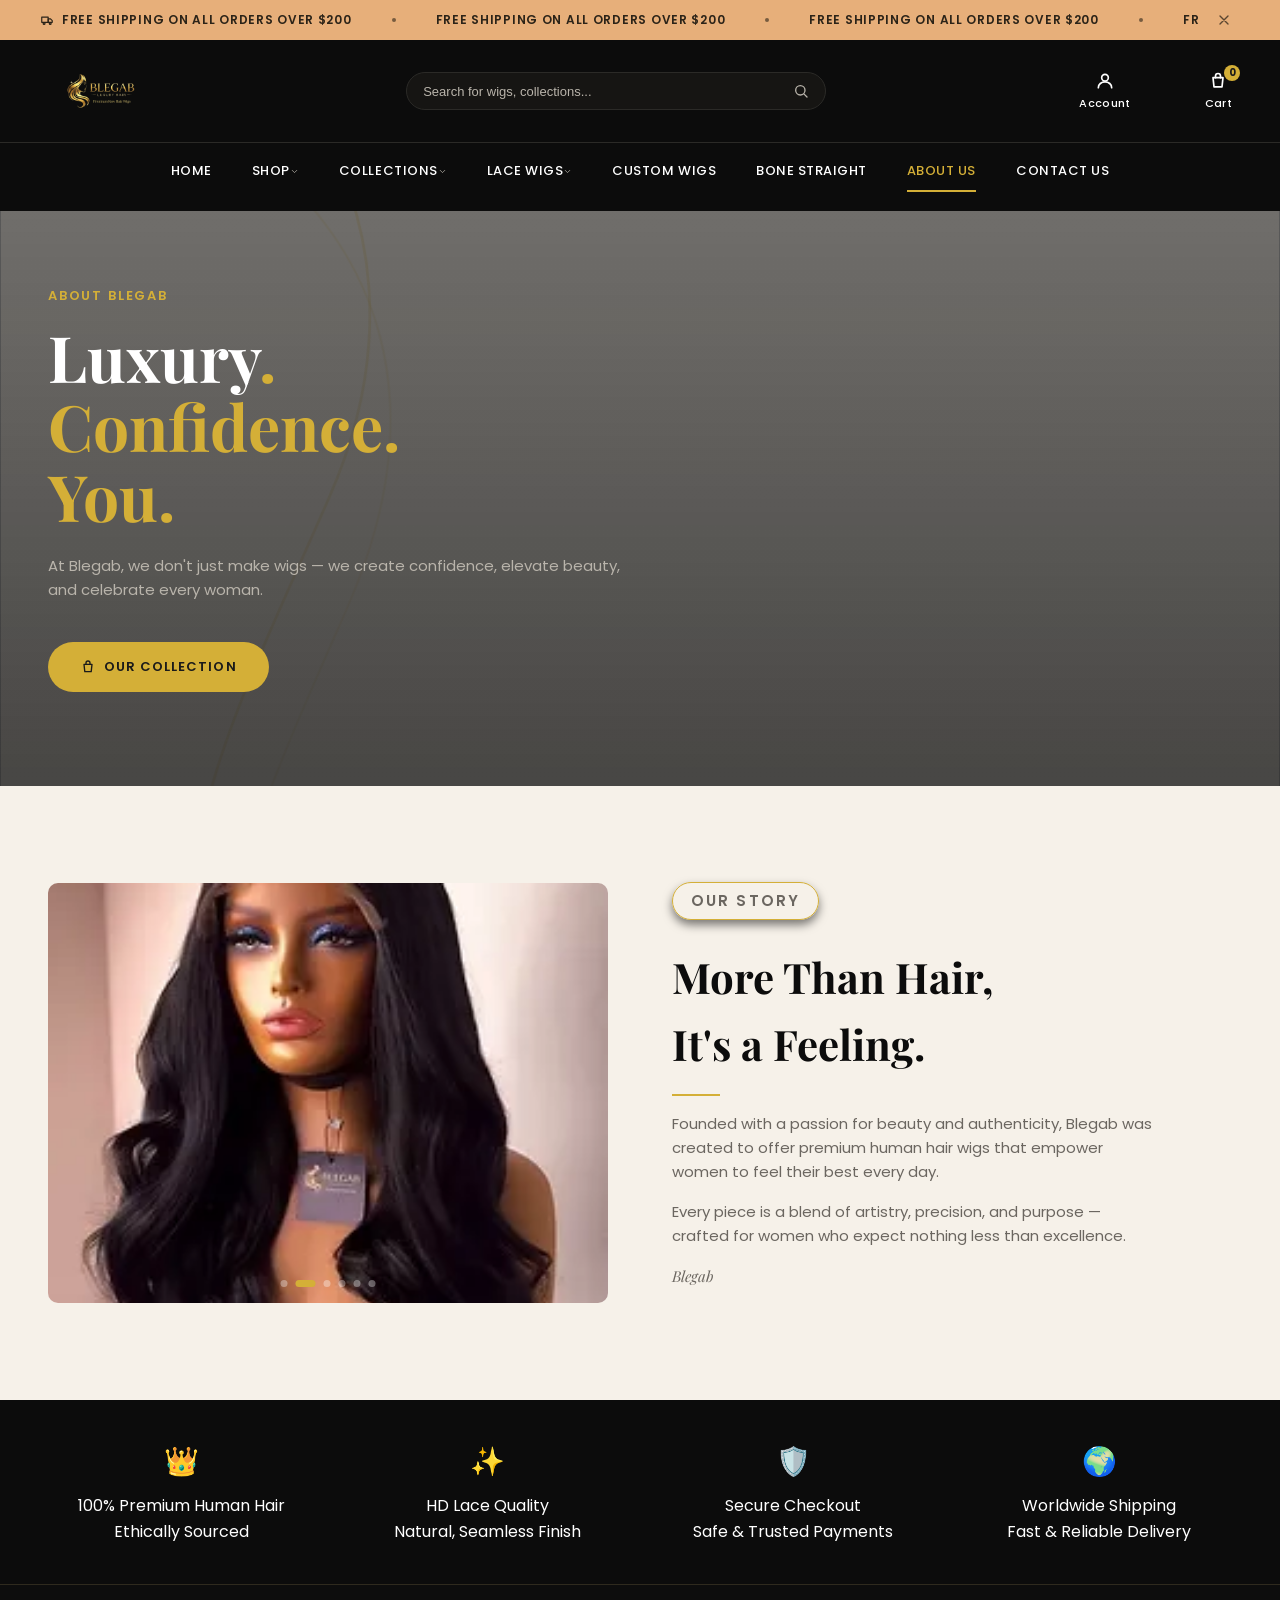
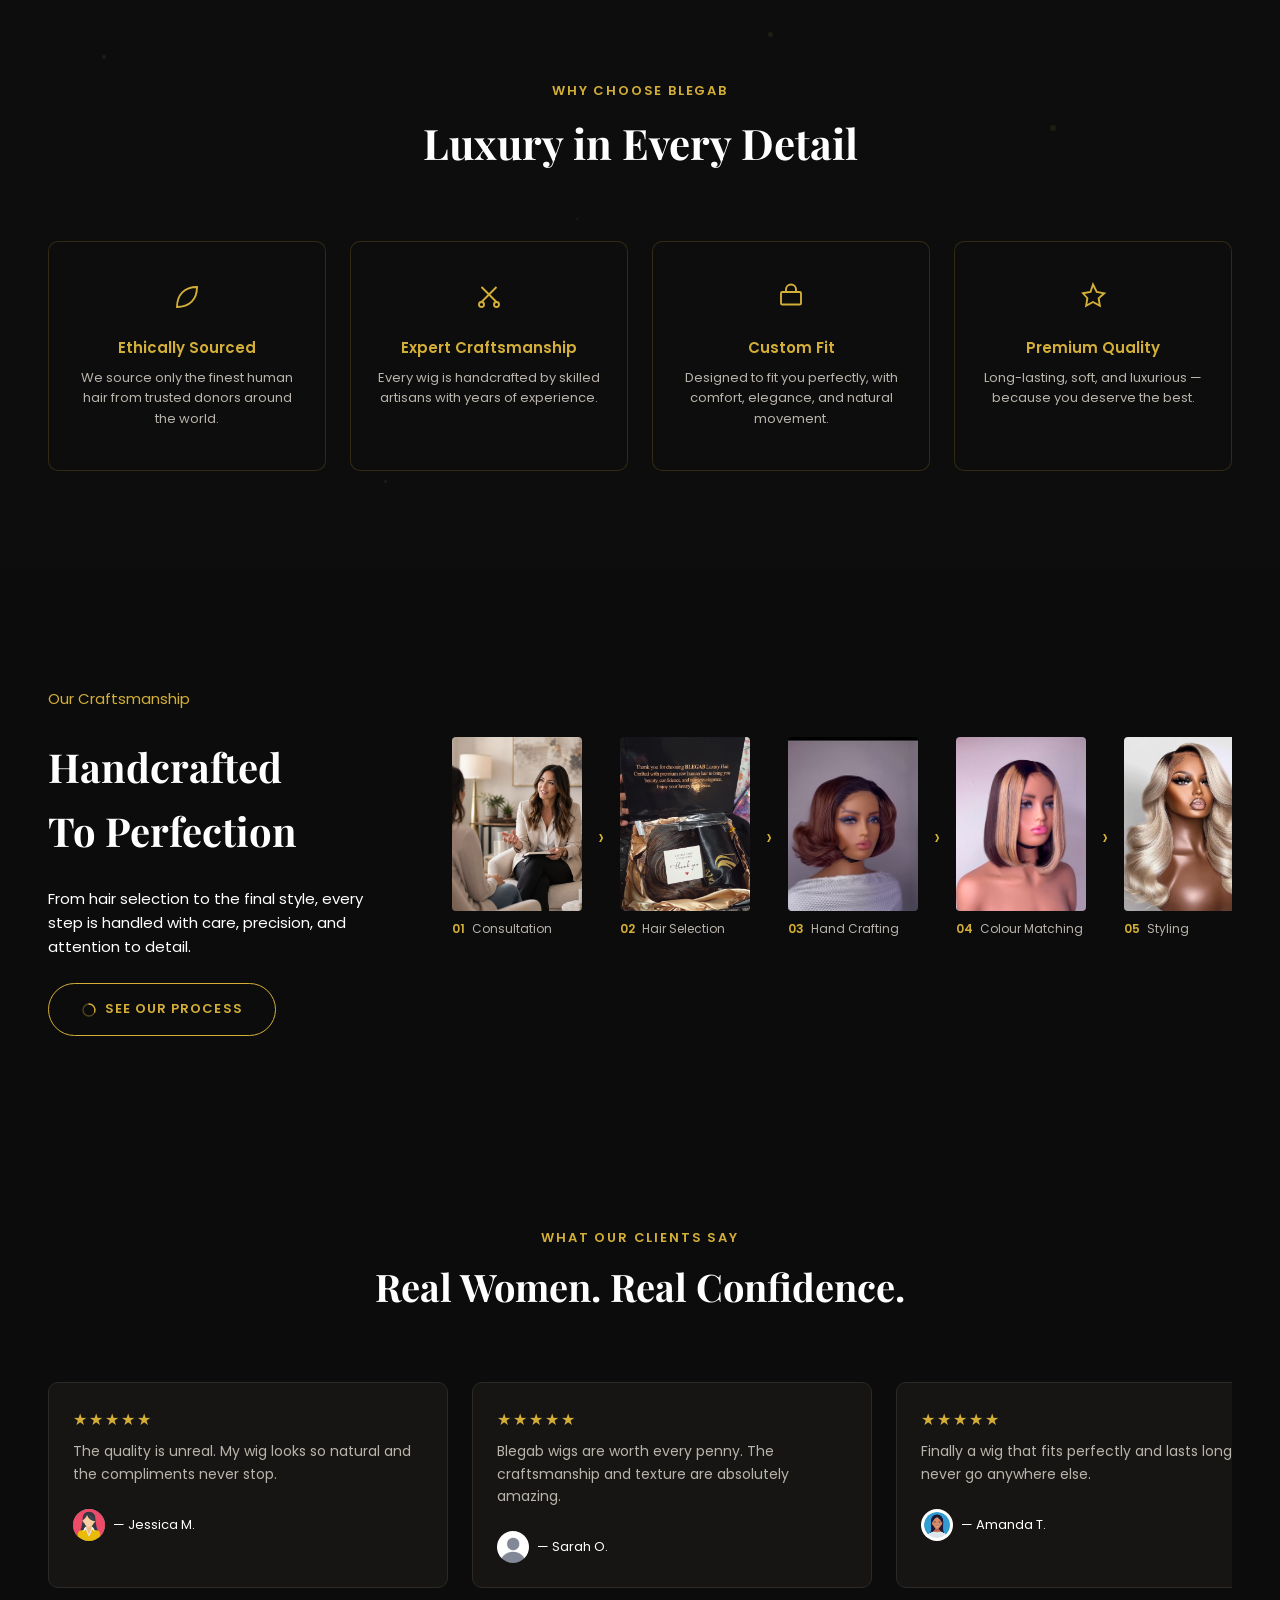
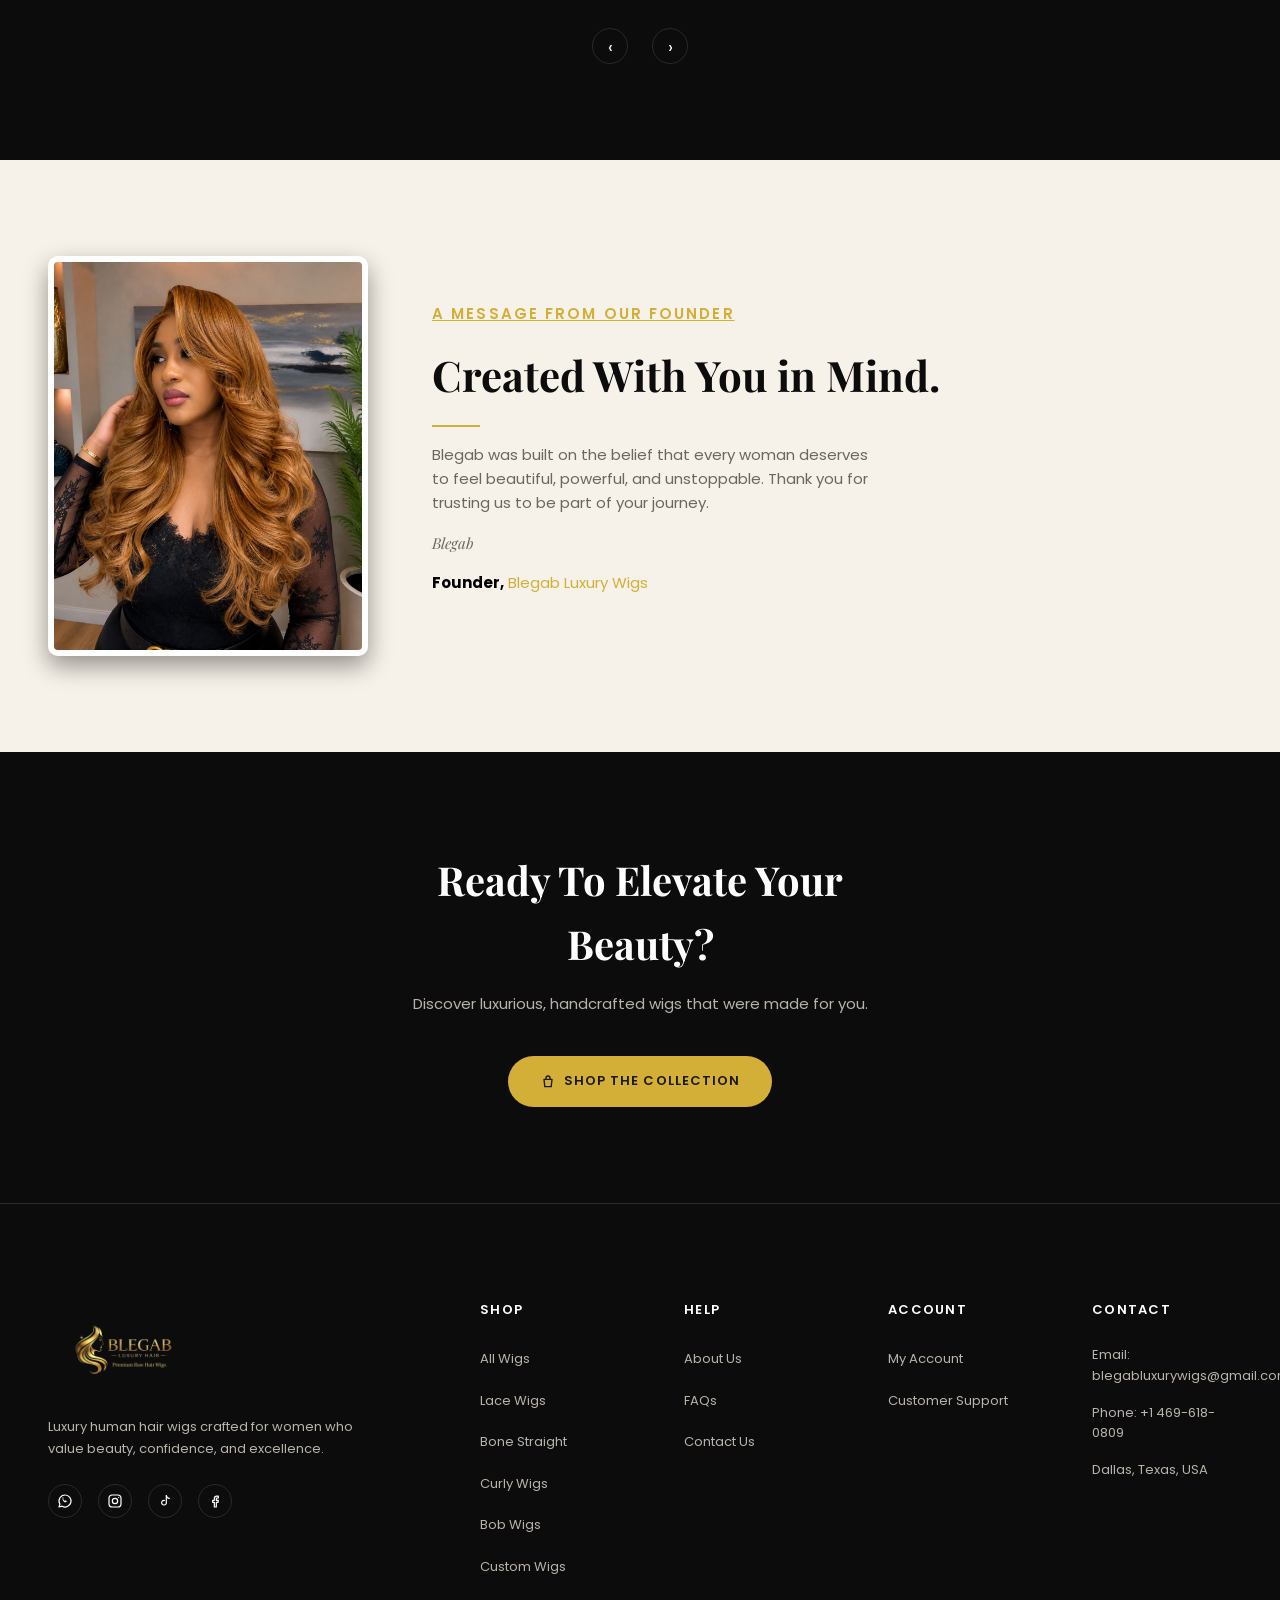
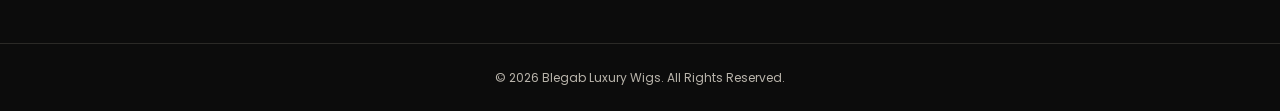
==== about-us.html @ 869bf6a3 "images" ====
<!DOCTYPE html>
<html lang="en">
<head>
  <meta charset="UTF-8" />
  <meta name="viewport" content="width=device-width, initial-scale=1.0" />
  <title>About Us | Blegab Luxury Wigs</title>
  <link rel="preconnect" href="https://fonts.googleapis.com">
  <link rel="preconnect" href="https://fonts.gstatic.com" crossorigin>
  <link href="https://fonts.googleapis.com/css2?family=Playfair+Display:wght@600;700&family=Poppins:wght@400;500;600;700&display=swap" rel="stylesheet">
  <link rel="stylesheet" href="assets/css/base.css" />
  <link rel="stylesheet" href="assets/css/header.css" />
  <link rel="stylesheet" href="assets/css/about-us.css" />
  <link rel="stylesheet" href="assets/css/footer.css" />
  <link rel="icon" type="image/webp" href="assets/images/farvicon.webp" />
</head>
<body>
    <img src="assets/images/aboutHero.webp" alt="" class="page-fixed-bg" id="pageFixedBg" />
  <div data-site-header></div>
  <script src="assets/js/header.js"></script>
  <main>

  <!-- =========================================================
       HERO — About Blegab
       ========================================================= -->
  <section class="about-hero" id="aboutHero">
   <div class="about-hero__ribbons" aria-hidden="true">
      <svg viewBox="0 0 700 800" preserveAspectRatio="xMidYMid slice">
        <path class="ribbon ribbon--1" d="M-50 60 C 150 120, 250 260, 180 420 S 40 700, 220 780" stroke="url(#ribbonGold)" stroke-width="1.5" fill="none" opacity="0.35"/>
        <path class="ribbon ribbon--2" d="M-30 160 C 170 200, 260 320, 190 480 S 60 760, 250 830" stroke="url(#ribbonGold)" stroke-width="1" fill="none" opacity="0.22"/>
        <defs>
          <linearGradient id="ribbonGold" x1="0" y1="0" x2="1" y2="1">
            <stop offset="0%" stop-color="#D4AF37" stop-opacity="0"/>
            <stop offset="50%" stop-color="#E8C864" stop-opacity="0.9"/>
            <stop offset="100%" stop-color="#D4AF37" stop-opacity="0"/>
          </linearGradient>
        </defs>
      </svg>
    </div>
    <div class="about-hero__scrim"></div>

    <div class="container about-hero__grid">
      <div class="about-hero__content">
        <p class="eyebrow-text about-hero__eyebrow">About Blegab</p>
        <h1 class="about-hero__headline">
          <span class="about-hero__line about-hero__line--1">Luxury<span class="dot">.</span></span><br>
          <span class="about-hero__line about-hero__line--2 about-hero__gold">Confidence<span class="dot">.</span></span><br>
          <span class="about-hero__line about-hero__line--3 about-hero__gold">You<span class="dot">.</span></span>
        </h1>
        <p class="about-hero__copy">At Blegab, we don't just make wigs — we create confidence, elevate beauty, and celebrate every woman.</p>
        <a href="shop.html" class="btn btn-primary about-hero__cta">
        <span class="btn-icon-wrap">
            <svg class="btn-icon btn-icon--bag" viewBox="0 0 24 24" fill="none" stroke="currentColor" stroke-width="2" aria-hidden="true">
            <path d="M6 8h12l-1.2 11H7.2z" stroke-linecap="round" stroke-linejoin="round"/>
            <path d="M9 8V6a3 3 0 0 1 6 0v2" stroke-linecap="round"/>
            </svg>
            <svg class="btn-icon btn-icon--arrow" viewBox="0 0 24 24" fill="none" stroke="currentColor" stroke-width="2" aria-hidden="true">
            <path d="M5 12h14M13 6l6 6-6 6" stroke-linecap="round" stroke-linejoin="round"/>
            </svg>
        </span>
        <span class="btn-text">Our Collection</span>
        </a>
      </div>
    </div>

    <div class="about-hero__scroll" aria-hidden="true">
      <span class="about-hero__scroll-label">Scroll</span>
      <span class="about-hero__scroll-line"></span>
    </div>
  </section>

  <!-- =========================================================
       OUR STORY
       ========================================================= -->
  <section class="story">
    <div class="container story__grid">
      <div class="story__media story__slider" id="storySlider">
        <!-- IMAGE SLOT: story slide 1 -->
        <img src="assets/images/aboutimage/about-story-1.webp" alt="Blegab wig style 1" class="story__img story__slide is-active" />
        <!-- IMAGE SLOT: story slide 2 -->
        <img src="assets/images/aboutimage/about-story-2.webp" alt="Blegab wig style 2" class="story__img story__slide" />
        <!-- IMAGE SLOT: story slide 3 -->
        <img src="assets/images/aboutimage/about-story-3.webp" alt="Blegab wig style 3" class="story__img story__slide" />
        <!-- IMAGE SLOT: story slide 4 -->
        <img src="assets/images/aboutimage/box.jpeg" alt="Blegab wig style 4" class="story__img story__slide" />
        <!-- IMAGE SLOT: story slide 5 -->
        <img src="assets/images/aboutimage/delivery.jpeg" alt="Blegab wig style 4" class="story__img story__slide" />
        <!-- IMAGE SLOT: story slide 6 -->
        <img src="assets/images/aboutimage/matching.jpeg" alt="Blegab wig style 5" class="story__img story__slide" />
        <!-- IMAGE SLOT: story slide 7 -->

        <div class="story__dots">
          <button class="story__dot is-active" data-index="0" aria-label="Show slide 1"></button>
          <button class="story__dot" data-index="1" aria-label="Show slide 2"></button>
          <button class="story__dot" data-index="2" aria-label="Show slide 3"></button>
          <button class="story__dot" data-index="3" aria-label="Show slide 4"></button>
          <button class="story__dot" data-index="4" aria-label="Show slide 5"></button>
          <button class="story__dot" data-index="5" aria-label="Show slide 6"></button>
        </div>
      </div>

      <div class="story__content">
        <p class="eyebrow-text story__badge">Our Story</p>
        <h2>More Than Hair,<br>It's a Feeling.</h2>
        <span class="rule"></span>
        <p>Founded with a passion for beauty and authenticity, Blegab was created to offer premium human hair wigs that empower women to feel their best every day.</p>
        <p>Every piece is a blend of artistry, precision, and purpose — crafted for women who expect nothing less than excellence.</p>
        <p class="signature">Blegab</p>
      </div>
    </div>
  </section>

  <!-- =========================================================
       STATS BAR
       ========================================================= -->
  <section class="stats-bar">
    <div class="container stats-bar__grid">

      <div class="stat">
        <span class="stat__emoji" role="img" aria-label="Crown">👑</span>
        <p class="stat__number">100% Premium Human Hair</p>
        <p class="stat__label">Ethically Sourced</p>
      </div>

      <div class="stat">
        <span class="stat__emoji" role="img" aria-label="Sparkles">✨</span>
        <p class="stat__number">HD Lace Quality</p>
        <p class="stat__label">Natural, Seamless Finish</p>
      </div>

      <div class="stat">
        <span class="stat__emoji" role="img" aria-label="Shield">🛡️</span>
        <p class="stat__number">Secure Checkout</p>
        <p class="stat__label">Safe &amp; Trusted Payments</p>
      </div>

      <div class="stat">
        <span class="stat__emoji stat__emoji--spin" role="img" aria-label="Globe">🌍</span>
        <p class="stat__number">Worldwide Shipping</p>
        <p class="stat__label">Fast &amp; Reliable Delivery</p>
      </div>

    </div>
  </section>

  <!-- =========================================================
       WHY CHOOSE BLEGAB
       ========================================================= -->
  <section class="why-choose" id="whyChoose">
    <div class="why-choose__particles" aria-hidden="true">
      <span class="why-choose__particle" style="top:12%; left:8%; width:4px; height:4px; animation-duration:18s;"></span>
      <span class="why-choose__particle" style="top:24%; left:82%; width:6px; height:6px; animation-duration:24s; animation-delay:-4s;"></span>
      <span class="why-choose__particle" style="top:65%; left:18%; width:3px; height:3px; animation-duration:16s; animation-delay:-8s;"></span>
      <span class="why-choose__particle" style="top:78%; left:70%; width:5px; height:5px; animation-duration:22s; animation-delay:-2s;"></span>
      <span class="why-choose__particle" style="top:40%; left:45%; width:2px; height:2px; animation-duration:20s; animation-delay:-11s;"></span>
      <span class="why-choose__particle" style="top:8%; left:60%; width:5px; height:5px; animation-duration:26s; animation-delay:-6s;"></span>
      <span class="why-choose__particle" style="top:85%; left:30%; width:3px; height:3px; animation-duration:19s; animation-delay:-13s;"></span>
      <span class="why-choose__particle" style="top:55%; left:90%; width:4px; height:4px; animation-duration:23s; animation-delay:-9s;"></span>
    </div>

    <div class="container">
      <div class="why-choose__heading">
        <p class="eyebrow-text">Why Choose Blegab</p>
        <h2>Luxury in Every Detail</h2>
      </div>

      <div class="why-choose__grid">
        <div class="why-card">
          <span class="why-card__icon-wrap">
            <svg class="why-card__icon" viewBox="0 0 24 24" fill="none" stroke="currentColor" stroke-width="1.5"><path d="M20 4C10 4 4 10 4 20c10 0 16-6 16-16z"/></svg>
          </span>
          <h3>Ethically Sourced</h3>
          <p>We source only the finest human hair from trusted donors around the world.</p>
          <span class="why-card__line"></span>
        </div>

        <div class="why-card">
          <span class="why-card__icon-wrap">
            <svg class="why-card__icon" viewBox="0 0 24 24" fill="none" stroke="currentColor" stroke-width="1.5"><path d="M6 4L18 16M18 4L6 16"/><circle cx="6" cy="18" r="2"/><circle cx="18" cy="18" r="2"/></svg>
          </span>
          <h3>Expert Craftsmanship</h3>
          <p>Every wig is handcrafted by skilled artisans with years of experience.</p>
          <span class="why-card__line"></span>
        </div>

        <div class="why-card">
          <span class="why-card__icon-wrap">
            <svg class="why-card__icon" viewBox="0 0 24 24" fill="none" stroke="currentColor" stroke-width="1.5"><rect x="4" y="8" width="16" height="10" rx="1"/><path d="M8 8V6a4 4 0 0 1 8 0v2"/></svg>
          </span>
          <h3>Custom Fit</h3>
          <p>Designed to fit you perfectly, with comfort, elegance, and natural movement.</p>
          <span class="why-card__line"></span>
        </div>

        <div class="why-card">
          <span class="why-card__icon-wrap">
            <svg class="why-card__icon" viewBox="0 0 24 24" fill="none" stroke="currentColor" stroke-width="1.5"><path d="M12 2l3 6 6 1-4.5 4 1 6-5.5-3-5.5 3 1-6L4 9l6-1z"/></svg>
          </span>
          <h3>Premium Quality</h3>
          <p>Long-lasting, soft, and luxurious — because you deserve the best.</p>
          <span class="why-card__line"></span>
        </div>
      </div>
    </div>
  </section>

  <!-- =========================================================
       CRAFTSMANSHIP PROCESS
       ========================================================= -->
  <section class="craft">
    <div class="container craft__grid">

      <div class="craft__content">
        <p class="eyebrow-text-craft">Our Craftsmanship</p>
        <h2>Handcrafted<br>To Perfection</h2>
        <p>From hair selection to the final style, every step is handled with care, precision, and attention to detail.</p>
        <a href="#" class="btn btn-outline btn-outline--light">
          <span class="btn-icon-wrap">
            <svg class="btn-icon btn-icon--bag" viewBox="0 0 24 24" fill="none" stroke="currentColor" stroke-width="2" aria-hidden="true">
              <circle cx="12" cy="12" r="9" stroke-opacity="0.35"/>
              <path d="M12 3a9 9 0 0 1 8.5 12" stroke-linecap="round"/>
            </svg>
            <svg class="btn-icon btn-icon--arrow" viewBox="0 0 24 24" fill="none" stroke="currentColor" stroke-width="2" aria-hidden="true">
              <path d="M5 12h14M13 6l6 6-6 6" stroke-linecap="round" stroke-linejoin="round"/>
            </svg>
          </span>
          <span class="btn-text">See Our Process</span>
        </a>
      </div>

      <div class="craft__strip-wrap">

      <div class="craft__strip" id="craftStrip">

        <div class="craft__step">
          <!-- IMAGE SLOT: process 01 consultation -->
          <img src="assets/images/aboutimage/consultant.jpg" alt="Consultation" class="craft__img" />
          <p class="craft__step-label"><span class="craft__step-num">01</span> Consultation</p>
        </div>
        <span class="craft__arrow">&rsaquo;</span>

        <div class="craft__step">
          <!-- IMAGE SLOT: process 02 hair selection -->
          <img src="assets/images/aboutimage/selection.jpeg" alt="Hair selection" class="craft__img" />
          <p class="craft__step-label"><span class="craft__step-num">02</span> Hair Selection</p>
        </div>
        <span class="craft__arrow">&rsaquo;</span>

        <div class="craft__step">
          <!-- IMAGE SLOT: process 03 hand crafting -->
          <img src="assets/images/aboutimage/crafting.png" alt="Hand crafting" class="craft__img" />
          <p class="craft__step-label"><span class="craft__step-num">03</span> Hand Crafting</p>
        </div>
        <span class="craft__arrow">&rsaquo;</span>

        <div class="craft__step">
          <!-- IMAGE SLOT: process 04 colour matching -->
          <img src="assets/images/aboutimage/matching.jpeg" alt="Colour matching" class="craft__img" />
          <p class="craft__step-label"><span class="craft__step-num">04</span> Colour Matching</p>
        </div>
        <span class="craft__arrow">&rsaquo;</span>

        <div class="craft__step">
          <!-- IMAGE SLOT: process 05 styling -->
          <img src="assets/images/aboutimage/styling.jpg" alt="Styling" class="craft__img" />
          <p class="craft__step-label"><span class="craft__step-num">05</span> Styling</p>
        </div>
        <span class="craft__arrow">&rsaquo;</span>

        <div class="craft__step">
          <!-- IMAGE SLOT: process 06 delivery -->
          <img src="assets/images/aboutimage/delivery.jpeg" alt="Delivery" class="craft__img" />
          <p class="craft__step-label"><span class="craft__step-num">06</span> Delivery</p>
        </div>

      </div>
      </div>
    </div>
  </section>

  <!-- =========================================================
       GALLERY — Our Work
       ========================================================= -->
  <!-- <section class="gallery">
    <div class="container">
      <div class="gallery__heading">
        <div>
          <p class="eyebrow-text">Our Work</p>
          <h2>Beauty In Every Strand</h2>
        </div>
        <a href="#" class="btn btn-outline">View Gallery</a>
      </div> -->

      <!-- <div class="gallery__row"> -->
        <!-- IMAGE SLOTS: gallery 1–7 -->
        <!-- <img src="images/gallery-1.jpg" alt="Gallery look 1" class="gallery__img" />
        <img src="images/gallery-2.jpg" alt="Gallery look 2" class="gallery__img" />
        <img src="images/gallery-3.jpg" alt="Gallery look 3" class="gallery__img" />
        <img src="images/gallery-4.jpg" alt="Gallery look 4" class="gallery__img" />
        <img src="images/gallery-5.jpg" alt="Gallery look 5" class="gallery__img" />
        <img src="images/gallery-6.jpg" alt="Gallery look 6" class="gallery__img" />
        <img src="images/gallery-7.jpg" alt="Gallery look 7" class="gallery__img" />
      </div>
    </div>
  </section> -->

  <!-- =========================================================
       TESTIMONIALS
       ========================================================= -->
  <section class="testimonials">
    <div class="container">
      <div class="testimonials__heading">
        <p class="eyebrow-text">What Our Clients Say</p>
        <h2>Real Women. Real Confidence.</h2>
      </div>

      <div class="testimonials__row" id="testimonialRow">

        <div class="testimonial-card">
          <p class="testimonial-card__stars">&#9733;&#9733;&#9733;&#9733;&#9733;</p>
          <p class="testimonial-card__quote">The quality is unreal. My wig looks so natural and the compliments never stop.</p>
          <div class="testimonial-card__author">
            <!-- IMAGE SLOT: client avatar -->
            <img src="assets/images/aboutimage/avatar2.jpg" alt="alt="Jessica M." class="testimonial-card__avatar" />
            <span align="center">— Jessica M.</span>
          </div>
        </div>

        <div class="testimonial-card">
          <p class="testimonial-card__stars">&#9733;&#9733;&#9733;&#9733;&#9733;</p>
          <p class="testimonial-card__quote">Blegab wigs are worth every penny. The craftsmanship and texture are absolutely amazing.</p>
          <div class="testimonial-card__author">
            <!-- IMAGE SLOT: client avatar -->
            <img src="assets/images/aboutimage/avatar.jpg" alt="Sarah O." class="testimonial-card__avatar" />
            <span>— Sarah O.</span>
          </div>
        </div>

        <div class="testimonial-card">
          <p class="testimonial-card__stars">&#9733;&#9733;&#9733;&#9733;&#9733;</p>
          <p class="testimonial-card__quote">Finally a wig that fits perfectly and lasts long. I'll never go anywhere else.</p>
          <div class="testimonial-card__author">
            <!-- IMAGE SLOT: client avatar -->
            <img src="assets/images/aboutimage/avatar3.jpg" alt="Amanda T." class="testimonial-card__avatar" />
            <span>— Amanda T.</span>
          </div>
        </div>

        <div class="testimonial-card">
          <p class="testimonial-card__stars">&#9733;&#9733;&#9733;&#9733;&#9733;</p>
          <p class="testimonial-card__quote">From consultation to delivery, everything felt personal and premium. It's the most natural-looking wig I've ever owned.</p>
          <div class="testimonial-card__author">
            <!-- IMAGE SLOT: client avatar -->
            <img src="assets/images/aboutimage/avatar4.jpg" alt="Ngozi A." class="testimonial-card__avatar" />
            <span>— Ngozi A.</span>
          </div>
        </div>

        <div class="testimonial-card">
          <p class="testimonial-card__stars">&#9733;&#9733;&#9733;&#9733;&#9733;</p>
          <p class="testimonial-card__quote">I get asked constantly where I did my hair. Worth every penny for the confidence it gives me.</p>
          <div class="testimonial-card__author">
            <!-- IMAGE SLOT: client avatar -->
            <img src="assets/images/aboutimage/avatar5.jpg" alt="Priscilla K." class="testimonial-card__avatar" />
            <span>— Priscilla K.</span>
          </div>
        </div>

      </div>

      <div class="testimonials__nav">
        <button class="testimonials__arrow" id="testimonialPrev" aria-label="Previous testimonial">&lsaquo;</button>
        <button class="testimonials__arrow" id="testimonialNext" aria-label="Next testimonial">&rsaquo;</button>
      </div>
    </div>
  </section>

  <!-- =========================================================
       FOUNDER MESSAGE
       ========================================================= -->
  <section class="founder">
    <div class="container founder__grid">
      <div class="founder__media">
        <!-- IMAGE SLOT: founder portrait -->
        <img src="assets/images/aboutimage/story.jpeg" alt="Blegab founder" class="founder__img" />
      </div>

      <div class="founder__content">
        <p class="eyebrow-text"><u>A Message From Our Founder</u></p>
        <h2>Created With You in Mind.</h2>
        <span class="rule"></span>
        <p>Blegab was built on the belief that every woman deserves to feel beautiful, powerful, and unstoppable. Thank you for trusting us to be part of your journey.</p>
        <p class="signature">Blegab</p>
        <p class="founder__title"><span class="founder__title-bold">Founder,</span> <span class="founder__title-gold">Blegab Luxury Wigs</span></p>
      </div>
    </div>
  </section>

  <!-- =========================================================
       CTA
       ========================================================= -->
  <section class="about-cta">
    <div class="container about-cta__inner">
      <h2>Ready To Elevate Your Beauty?</h2>
      <p>Discover luxurious, handcrafted wigs that were made for you.</p>
      <a href="shop.html" class="btn btn-primary">
        <span class="btn-icon-wrap">
          <svg class="btn-icon btn-icon--bag" viewBox="0 0 24 24" fill="none" stroke="currentColor" stroke-width="2" aria-hidden="true">
            <path d="M6 8h12l-1.2 11H7.2z" stroke-linecap="round" stroke-linejoin="round"/>
            <path d="M9 8V6a3 3 0 0 1 6 0v2" stroke-linecap="round"/>
          </svg>
          <svg class="btn-icon btn-icon--arrow" viewBox="0 0 24 24" fill="none" stroke="currentColor" stroke-width="2" aria-hidden="true">
            <path d="M5 12h14M13 6l6 6-6 6" stroke-linecap="round" stroke-linejoin="round"/>
          </svg>
        </span>
        <span class="btn-text">Shop The Collection</span>
      </a>
    </div>
  </section>

  </main>
  <script src="assets/js/product-data.js"></script>
  <script src="assets/js/main.js"></script>
<script src="assets/js/about-us.js"></script>

<div data-site-footer></div>
<script src="assets/js/footer.js"></script>
</body>
</html>
---- assets/css/base.css ----
/* =========================================================
   BLEGAB LUXURY WIGS — BASE STYLESHEET
   Design tokens, reset, and shared utilities.
   Every page should load base.css first, then the
   stylesheet(s) for the section(s) it needs.
   ========================================================= */

/* -----------------------------
   Design tokens
   ----------------------------- */
:root {
  /* Brand colors */
  --color-bg-dark: #0c0c0c;          /* main dark background */
  --color-bg-dark-alt: #161513;      /* slightly lighter panel on dark bg */
  --color-bg-light: #f6f1e9;         /* cream section background */
  --color-gold: #D4AF37;             /* primary brand accent — metallic gold */
  --color-gold-light: #E8C864;       /* hover / highlight gold */
  --color-gold-dark: #B8941F;        /* pressed / border gold */
  --color-announcement-bg: #E7AF7A;  /* top announcement bar */
  --color-white: #ffffff;
  --color-off-white: #f2efe9;
  --color-text-muted: #b9b4ab;       /* secondary text on dark bg */
  --color-text-muted-light: #6b6660; /* secondary text on light bg */
  --color-border-dark: #2b2a27;      /* hairline borders on dark bg */
  --color-border-light: #e2dbcc;     /* hairline borders on light bg */
  --color-btn-gold: #D4AF37;          /* primary button background */
  --color-btn-gold-hover: #E8C864;    /* primary button hover background */

  /* Typography */
  --font-display: 'Playfair Display', Georgia, serif;
  --font-body: 'Poppins', 'Segoe UI', Arial, sans-serif;

  /* Spacing scale */
  --space-xs: 8px;
  --space-sm: 16px;
  --space-md: 24px;
  --space-lg: 40px;
  --space-xl: 64px;
  --space-2xl: 96px;

  /* Layout */
  --page-max-width: 1360px;
  --page-gutter: 20px;
  --header-height: 84px;
  --announcement-height: 40px;

  /* Motion */
  --transition-fast: 0.18s ease;
  --transition-base: 0.3s ease;

  /* Radius */
  --radius-pill: 999px;
  --radius-sm: 4px;
  --radius-md: 10px;
}

@media (min-width: 768px) {
  :root {
    --page-gutter: 32px;
  }
}

@media (min-width: 1200px) {
  :root {
    --page-gutter: 48px;
  }
}

@media (min-width: 1024px) {
  :root { --header-height: 96px; }
}
@media (max-width: 767.98px) {
  :root { --header-height: 76px; }
}


/* -----------------------------
   Reset
   ----------------------------- */
*,
*::before,
*::after {
  box-sizing: border-box;
  margin: 0;
  padding: 0;
}

* {
  -webkit-tap-highlight-color: transparent;
}

html {
  scroll-behavior: smooth;
}

body {
  font-family: var(--font-body);
  font-size: 16px;
  line-height: 1.6;
  color: var(--color-white);
  background-color: var(--color-bg-dark);
  -webkit-font-smoothing: antialiased;
  -moz-osx-font-smoothing: grayscale;
  padding-top: calc(var(--header-height) + var(--announcement-height));
}

body.announcement-dismissed {
  padding-top: var(--header-height);
}

img {
  max-width: 100%;
  display: block;
}

/* Make the native `hidden` attribute always win over other display
   rules, no matter how specific they are (e.g. .account-dropdown__item
   { display: flex } would otherwise cancel out `hidden`). */
[hidden] {
  display: none !important;
}

a {
  color: inherit;
  text-decoration: none;
}

button {
  font-family: inherit;
  cursor: pointer;
  border: none;
  background: none;
  color: inherit;
}

ul,
ol {
  list-style: none;
}

input,
button {
  font-size: inherit;
}

svg {
  display: block;
}

/* Respect reduced motion preference */
@media (prefers-reduced-motion: reduce) {
  html {
    scroll-behavior: auto;
  }
  *,
  *::before,
  *::after {
    animation-duration: 0.01ms !important;
    animation-iteration-count: 1 !important;
    transition-duration: 0.01ms !important;
  }
}

/* -----------------------------
   Layout utilities
   ----------------------------- */
.container {
  width: 100%;
  max-width: var(--page-max-width);
  margin-inline: auto;
  padding-inline: var(--page-gutter);
}

.visually-hidden {
  position: absolute;
  width: 1px;
  height: 1px;
  overflow: hidden;
  clip: rect(0 0 0 0);
  white-space: nowrap;
}

/* -----------------------------
   Shared typography
   ----------------------------- */
.eyebrow-text {
  font-family: var(--font-body);
  font-size: 13px;
  font-weight: 600;
  letter-spacing: 0.14em;
  text-transform: uppercase;
  color: var(--color-gold);
}

/* -----------------------------
   Shared buttons
   ----------------------------- */
.btn {
  display: inline-flex;
  align-items: center;
  justify-content: center;
  gap: var(--space-xs);
  padding: 15px 32px;
  border-radius: var(--radius-pill);
  font-family: var(--font-body);
  font-size: 13px;
  font-weight: 600;
  letter-spacing: 0.08em;
  text-transform: uppercase;
  white-space: nowrap;
  transition: background-color var(--transition-fast), color var(--transition-fast), transform var(--transition-fast);
}

.btn:active {
  transform: translateY(1px);
}

.btn-primary {
  background-color: var(--color-btn-gold);
  color: #1a1a1a;
}

.btn-primary:hover {
  background-color: var(--color-btn-gold-hover);
}

.btn-outline {
  background-color: transparent;
  border: 1px solid var(--color-border-dark);
  color: var(--color-white);
}

.btn-outline:hover {
  border-color: var(--color-gold);
  color: var(--color-gold);
}

/* Icon wrapper holds both icons stacked on top of each other */
.btn-icon-wrap {
  position: relative;
  display: flex;
  align-items: center;
  width: 16px;
  height: 16px;
  flex-shrink: 0;
  transition: width var(--transition-base);
}

.btn-icon {
  position: absolute;
  inset: 0;
  width: 16px;
  height: 16px;
}

/* Default state: bag icon visible, arrow hidden/squashed */
.btn-icon--bag {
  opacity: 1;
  transform: scale(1);
  transition: opacity var(--transition-fast), transform var(--transition-fast);
}

.btn-icon--arrow {
  opacity: 0;
  transform: scaleX(0.4) translateX(-4px);
  transform-origin: left center;
  transition: opacity var(--transition-fast), transform var(--transition-base);
}

.btn-text {
  transition: transform var(--transition-base);
}

/* Hover effect: only on devices with real hover + a precise pointer (mouse/trackpad).
   Touch devices (mobile/most tablets) never trigger this — they stay static. */
@media (hover: hover) and (pointer: fine) {
  .btn-primary:hover .btn-icon-wrap {
    width: 26px;
  }

  .btn-primary:hover .btn-icon--bag {
    opacity: 0;
    transform: scale(0.6);
  }

  .btn-primary:hover .btn-icon--arrow {
    opacity: 1;
    transform: scaleX(1) translateX(0);
  }

  .btn-primary:hover .btn-text {
    transform: translateX(4px);
  }
}

/* Visible keyboard focus for accessibility */
a:focus-visible,
button:focus-visible,
input:focus-visible {
  outline: 2px solid var(--color-gold);
  outline-offset: 2px;
}
---- assets/css/header.css ----
/* =========================================================
   HEADER — announcement bar, main header, primary navigation
   ========================================================= */

.site-header {
  position: fixed;
  top: 0;
  left: 0;
  width: 100%;
  z-index: 100;
  background-color: var(--color-bg-dark);
  transition: background-color var(--transition-base), backdrop-filter var(--transition-base);
}

@media (max-width: 767.98px) {
  .site-header.is-scrolled {
    background-color: var(--color-bg-dark);
    backdrop-filter: none;
    -webkit-backdrop-filter: none;
  }
}

/* -----------------------------
   Announcement bar
   ----------------------------- */
.announcement-bar {
  position: relative;
  display: flex;
  align-items: center;
  gap: var(--space-sm);
  min-height: var(--announcement-height);
  padding-block: 8px;
  padding-right: var(--page-gutter);
  background-color: var(--color-announcement-bg);
  overflow: hidden;
}

.announcement-bar__marquee {
  flex: 1 1 auto;
  min-width: 0;
  overflow: hidden;
}

.announcement-bar__track {
  display: flex;
  width: max-content;
  animation: marquee-scroll 20s linear infinite;
}

.announcement-bar__group {
  display: flex;
  align-items: center;
  flex-shrink: 0;
}

.announcement-bar__item {
  display: inline-flex;
  align-items: center;
  flex-shrink: 0;
  padding-inline: var(--space-lg);
  font-size: 12px;
  font-weight: 600;
  letter-spacing: 0.06em;
  text-transform: uppercase;
  white-space: nowrap;
  color: #2b2318;
}

.announcement-bar__dot {
  width: 4px;
  height: 4px;
  flex-shrink: 0;
  border-radius: 50%;
  background-color: #2b2318;
  opacity: 0.6;
}

.announcement-bar__icon {
  width: 14px;
  height: 14px;
  margin-right: var(--space-xs);
  flex-shrink: 0;
}

.announcement-bar__close {
  flex-shrink: 0;
  width: 16px;
  height: 16px;
  color: #2b2318;
  opacity: 0.75;
}

.announcement-bar__close:hover {
  opacity: 1;
}

@keyframes marquee-scroll {
  from {
    transform: translateX(0);
  }
  to {
    transform: translateX(-50%);
  }
}

/* -----------------------------
   Main header row
   ----------------------------- */
.main-header {
  border-bottom: 1px solid var(--color-border-dark);
}

.main-header__inner {
  display: flex;
  align-items: center;
  justify-content: space-between;
  gap: var(--space-sm);
  min-height: var(--header-height);
  padding-block: var(--space-sm);
  position: relative;
}

/* Logo */
.site-logo {
  display: flex;
  align-items: center;
  gap: var(--space-xs);
  flex-shrink: 0;
}

.site-logo__image {
  height: 50px;
  width: auto;
}

@media (min-width: 768px) {
  .site-logo__image {
  height: 70px;
  width: auto;
  }
}

.site-logo__mark {
  display: flex;
  align-items: center;
  justify-content: center;
  width: 38px;
  height: 38px;
  border: 1px solid var(--color-gold);
  font-family: var(--font-display);
  font-size: 20px;
  color: var(--color-gold);
}

.site-logo__text {
  display: flex;
  flex-direction: column;
  line-height: 1.1;
}

.site-logo__name {
  font-family: var(--font-display);
  font-size: 19px;
  font-weight: 700;
  letter-spacing: 0.08em;
  color: var(--color-white);
}

.site-logo__tagline {
  font-size: 9px;
  font-weight: 500;
  letter-spacing: 0.22em;
  text-transform: uppercase;
  color: var(--color-gold);
}

/* Search bar (tablet/desktop only — mobile uses the expanding search) */
.header-search {
  display: none;
  position: relative;
  order: 2;
}

.header-search__field {
  display: flex;
  align-items: center;
  width: 100%;
  max-width: 420px;
  padding: 10px 16px;
  border: 1px solid var(--color-border-dark);
  border-radius: var(--radius-pill);
  background-color: var(--color-bg-dark-alt);
}

.header-search__input {
  flex: 1;
  border: none;
  background: none;
  color: var(--color-white);
  font-size: 13px;
}

.header-search__input::placeholder {
  color: var(--color-text-muted);
}

.header-search__input:focus-visible {
  outline: none;
}

.header-search__input::-webkit-search-cancel-button {
  -webkit-appearance: none;
  appearance: none;
}

.header-search__submit {
  width: 16px;
  height: 16px;
  color: var(--color-text-muted);
  flex-shrink: 0;
}

.header-search__submit:hover {
  color: var(--color-gold);
}


/* Account dropdown */
.account-menu {
  position: relative;
}

.account-dropdown {
  position: absolute;
  top: calc(100% + 12px);
  left: 50%;
  transform: translateX(-50%) translateY(-4px);
  min-width: 170px;
  padding: 8px;
  display: flex;
  flex-direction: column;
  gap: 2px;
  background-color: var(--color-bg-dark-alt);
  border: 1px solid var(--color-border-dark);
  border-radius: var(--radius-sm);
  opacity: 0;
  visibility: hidden;
  transition: opacity var(--transition-fast), transform var(--transition-fast), visibility var(--transition-fast);
  z-index: 30;
}

.account-dropdown.is-open {
  opacity: 1;
  visibility: visible;
  transform: translateX(-50%) translateY(0);
}

.account-dropdown__item {
  display: flex;
  align-items: center;
  gap: 10px;
  padding: 10px 12px;
  border-radius: var(--radius-sm);
  font-size: 13px;
  font-weight: 500;
  color: var(--color-white);
  transition: background-color var(--transition-fast), color var(--transition-fast);
}

.account-dropdown__item:hover {
  background-color: var(--color-bg-dark);
  color: var(--color-gold);
}

.account-dropdown__icon {
  width: 16px;
  height: 16px;
  flex-shrink: 0;
}

.account-dropdown__item--logout {
  color: #e57373;
  background-color: rgba(229, 115, 115, 0.12);
}

.account-dropdown__item--logout:hover {
  background-color: rgba(229, 115, 115, 0.22);
  color: #ff8a80;
}

/* Account icon — outline while signed out, filled once signed in */
.account-menu__icon--filled,
.nav-link__icon--filled {
  display: none;
}

.site-header.is-signed-in .account-menu__icon--outline,
.site-header.is-signed-in .nav-link__icon--outline {
  display: none;
}

.site-header.is-signed-in .account-menu__icon--filled,
.site-header.is-signed-in .nav-link__icon--filled {
  display: block;
}

/* Signed-in greeting text in both dropdown styles */
.account-dropdown__greeting,
.nav-dropdown__greeting {
  padding: 10px 12px;
  font-size: 13px;
  font-weight: 600;
  color: var(--color-white);
}


/* Cart menu trigger — hover gold */
.cart-menu__trigger:hover .header-action__icon,
.cart-menu__trigger:hover .header-action__label {
  color: var(--color-gold);
}

/* Cart drawer — slides in from the right, same mechanism as .primary-nav */
.cart-drawer {
  position: fixed;
  inset: 0 0 0 auto;
  width: min(360px, 88%);
  height: 100dvh;
  background-color: var(--color-bg-dark);
  border-left: 1px solid var(--color-border-dark);
  transform: translateX(100%);
  transition: transform var(--transition-base);
  overflow-y: auto;
  z-index: 200;
  display: flex;
  flex-direction: column;
}

.cart-drawer.is-open {
  transform: translateX(0);
}

.cart-drawer__header {
  display: flex;
  align-items: center;
  justify-content: space-between;
  padding-top: var(--cart-drawer-offset, 80px);
  padding-right: var(--page-gutter);
  padding-bottom: var(--space-sm);
  padding-left: var(--page-gutter);
  border-bottom: 1px solid var(--color-border-dark);
}

body.announcement-dismissed .cart-drawer__header {
  --cart-drawer-offset: 30px;
}

.cart-drawer__title {
  font-size: 14px;
  font-weight: 600;
  letter-spacing: 0.1em;
  text-transform: uppercase;
  color: var(--color-white);
}

.cart-drawer__close {
  width: 22px;
  height: 22px;
  color: var(--color-white);
}

.cart-drawer__body {
  flex: 1;
  padding: var(--page-gutter);
}

.cart-drawer__empty {
  font-size: 14px;
  color: var(--color-text-muted);
  text-align: center;
  padding-block: 40px;
}

.cart-drawer__item {
  display: flex;
  align-items: center;
  gap: 12px;
  padding-block: 14px;
  border-bottom: 1px solid var(--color-border-dark);
}

.cart-drawer__item-image {
  width: 60px;
  height: 60px;
  object-fit: cover;
  border-radius: var(--radius-sm);
  flex-shrink: 0;
}

.cart-drawer__item-info {
  display: flex;
  flex-direction: column;
  gap: 4px;
}

.cart-drawer__item-name {
  font-size: 14px;
  color: var(--color-white);
}

.cart-drawer__item-price {
  font-size: 13px;
  color: var(--color-gold);
}

.cart-drawer__footer {
  padding: var(--page-gutter);
  border-top: 1px solid var(--color-border-dark);
}

.cart-drawer__cta {
  width: 100%;
  padding: 14px 20px;
}

/* Overlay — reuse the same look as the nav overlay */
.cart-overlay {
  position: fixed;
  inset: 0;
  background-color: rgba(0, 0, 0, 0.55);
  opacity: 0;
  visibility: hidden;
  transition: opacity var(--transition-base);
  z-index: 150;
}

.cart-overlay.is-visible {
  opacity: 1;
  visibility: visible;
}


/* Expanding mobile search */
.search-expand {
  position: absolute;
  top: 0;
  bottom: 0;
  right: calc(var(--page-gutter) + 76px);
  left: auto;
  display: flex;
  align-items: center;
  justify-content: flex-end;
  z-index: 10;
  pointer-events: none;
  transition: left var(--transition-base);
}

.search-expand.is-open {
  left: var(--page-gutter);
  pointer-events: auto;
  background-color: var(--color-bg-dark);
}

.search-expand__field {
  position: relative;
  width: 0;
  overflow: hidden;
  opacity: 0;
  transition: width var(--transition-base), opacity var(--transition-fast);
}

.search-expand.is-open .search-expand__field {
  width: 100%;
  opacity: 1;
  margin-right: var(--space-sm);
  overflow: visible;
}

.search-expand__input {
  width: 100%;
  padding: 8px 14px;
  border: 1px solid var(--color-border-dark);
  border-radius: var(--radius-pill);
  background-color: var(--color-bg-dark-alt);
  color: var(--color-white);
  font-size: 13px;
}

.search-expand__input::placeholder {
  color: var(--color-text-muted);
}

.search-expand__input:focus-visible {
  outline: none;
}

.search-expand__input::-webkit-search-cancel-button {
  -webkit-appearance: none;
  appearance: none;
}

.search-expand__icon {
  display: flex;
  align-items: center;
  justify-content: center;
  width: 20px;
  height: 20px;
  flex-shrink: 0;
  color: var(--color-white);
  pointer-events: auto;
  transition: color var(--transition-fast);
}

.search-expand__icon:hover {
  color: var(--color-gold);
}

.search-expand__icon:hover .header-action__icon {
  color: var(--color-gold);
}

@media (min-width: 768px) {
  .search-expand {
    display: none;
  }
}

@media (max-width: 400px) {
  .search-expand {
    right: calc(var(--page-gutter) + 60px);
  }

}


@media (max-width: 350px) {
  .search-expand {
    right: calc(var(--page-gutter) + 45px);
  }

}

/* Search results dropdown (shared look for desktop + mobile) */
.search-results {
  position: absolute;
  top: calc(100% + 8px);
  left: 0;
  right: 0;
  background-color: var(--color-bg-dark-alt);
  border: 1px solid var(--color-border-dark);
  border-radius: var(--radius-sm);
  padding: 6px;
  max-height: 260px;
  overflow-y: auto;
  z-index: 20;
}

/* Themed scrollbar for the search results dropdown */
.search-results {
  scrollbar-width: thin;
  scrollbar-color: var(--color-gold) var(--color-bg-dark-alt);
}

.search-results::-webkit-scrollbar {
  width: 6px;
}

.search-results::-webkit-scrollbar-track {
  background: var(--color-bg-dark-alt);
}

.search-results::-webkit-scrollbar-thumb {
  background-color: var(--color-gold);
  border-radius: var(--radius-pill);
}

.search-results::-webkit-scrollbar-thumb:hover {
  background-color: var(--color-gold-light);
}

.search-results__item {
  display: block;
  padding: 10px 12px;
  font-size: 13px;
  color: var(--color-white);
  border-radius: var(--radius-sm);
  transition: background-color var(--transition-fast), color var(--transition-fast);
}

.search-results__item:hover {
  background-color: var(--color-bg-dark);
  color: var(--color-gold);
}

.search-results__empty {
  padding: 10px 12px;
  font-size: 13px;
  color: var(--color-text-muted);
}

/* Header actions (account / cart / search-icon / menu-toggle) */
.header-actions {
  display: flex;
  align-items: center;
  gap: var(--space-md);
  flex-shrink: 0;
  order: 3;
}

.header-action {
  display: flex;
  flex-direction: column;
  align-items: center;
  gap: 4px;
  position: relative;
}

.header-action__icon {
  width: 20px;
  height: 20px;
  color: var(--color-white);
  transition: color var(--transition-fast);
}

.header-action:hover .header-action__icon,
.header-action:hover .header-action__label {
  color: var(--color-gold);
}

.header-action__label {
  display: none;
  font-size: 11px;
  font-weight: 500;
  letter-spacing: 0.03em;
  color: var(--color-white);
}

.header-action__count {
  position: absolute;
  top: -6px;
  right: -8px;
  display: flex;
  align-items: center;
  justify-content: center;
  min-width: 16px;
  height: 16px;
  padding-inline: 3px;
  border-radius: var(--radius-pill);
  background-color: var(--color-gold);
  color: #1a1a1a;
  font-size: 10px;
  font-weight: 700;
}

/* Mobile menu toggle (hamburger) */
.menu-toggle {
  display: flex;
  flex-direction: column;
  justify-content: center;
  gap: 5px;
  width: 22px;
  height: 16px;
  order: 4;
  margin-left: var(--space-md);
}

.menu-toggle__bar {
  display: block;
  width: 100%;
  height: 2px;
  background-color: var(--color-white);
  transition: transform var(--transition-fast), opacity var(--transition-fast);
}

.menu-toggle[aria-expanded="true"] .menu-toggle__bar:nth-child(1) {
  transform: translateY(7px) rotate(45deg);
}

.menu-toggle[aria-expanded="true"] .menu-toggle__bar:nth-child(2) {
  opacity: 0;
}

.menu-toggle[aria-expanded="true"] .menu-toggle__bar:nth-child(3) {
  transform: translateY(-7px) rotate(-45deg);
}


@media (min-width: 1024px) {
  .cart-menu__trigger {
    margin-left: 50px;
  }
}


@media (max-width: 767.98px) {
  .cart-menu__trigger {
    margin-left: 15px;
  }
}




@media (max-width: 400px) {
  .cart-menu__trigger {
    margin-left: 15px;
  }
}


@media (max-width: 767.98px) {
  .account-menu__trigger {
    margin-left: 100px;
  }
}


@media (max-width: 400px) {
  .account-menu__trigger {
    margin-left: 80px;
  }
}


@media (max-width: 350px) {
  .account-menu__trigger {
    margin-left: 50px;
  }
}


/* -----------------------------
   Primary navigation
   ----------------------------- */
.primary-nav {
  position: fixed;
  inset: 0 0 0 auto;
  width: min(320px, 84%);
  height: 100dvh;
  background-color: var(--color-bg-dark);
  border-left: 1px solid var(--color-border-dark);
  transform: translateX(100%);
  transition: transform var(--transition-base);
  overflow: hidden;
  z-index: 1000;
  display: flex;
  flex-direction: column;
}

.primary-nav.is-open {
  transform: translateX(0);
}

.primary-nav__header {
  display: flex;
  align-items: center;
  justify-content: space-between;
  flex-shrink: 0;
  padding-top: var(--primary-nav-offset, 80px);
  padding-right: var(--page-gutter);
  padding-bottom: var(--space-sm);
  padding-left: var(--page-gutter);
  border-bottom: 1px solid var(--color-border-dark);
  background-color: var(--color-bg-dark);
}

body.announcement-dismissed .primary-nav__header {
  --primary-nav-offset: 30px;
}

.primary-nav__title {
  font-size: 12px;
  font-weight: 600;
  letter-spacing: 0.12em;
  text-transform: uppercase;
  color: var(--color-text-muted);
}

.primary-nav__close {
  width: 24px;
  height: 24px;
  color: var(--color-white);
}

.nav-list {
  display: flex;
  flex-direction: column;
  padding: var(--space-sm) var(--page-gutter) var(--space-2xl);
  overflow-y: auto;
  flex: 1;
  min-height: 0;
  background-color: var(--color-bg-dark);
}

.nav-item {
  border-bottom: 1px solid var(--color-border-dark);
}

.nav-link {
  display: flex;
  align-items: center;
  justify-content: space-between;
  padding: 16px 0;
  font-size: 14px;
  font-weight: 500;
  letter-spacing: 0.04em;
  text-transform: uppercase;
  color: var(--color-white);
  transition: color var(--transition-fast);
}

.nav-link:hover,
.nav-item.is-active .nav-link {
  color: var(--color-gold);
}

.nav-link__caret {
  width: 10px;
  height: 10px;
  color: var(--color-text-muted);
  transition: transform var(--transition-fast);
  flex-shrink: 0;
}

.nav-item.has-dropdown.is-open .nav-link__caret {
  transform: rotate(180deg);
}

/* Dropdown panel — mobile/tablet default: simple stacked accordion, no absolute positioning */
.nav-dropdown {
  display: none;
  flex-direction: column;
  gap: 4px;
  padding-top: 6px;
  padding-bottom: var(--space-md);
}

.nav-item.has-dropdown.is-open .nav-dropdown {
  display: flex;
}

.nav-dropdown__link {
  display: block;
  width: 100%;
  padding: 12px 0 12px var(--space-sm);
  font-size: 13px;
  color: var(--color-text-muted);
  transition: color var(--transition-fast);
}

.nav-dropdown__link:hover {
  color: var(--color-gold);
}

.nav-dropdown--account .nav-dropdown__link {
  display: flex;
  align-items: center;
  gap: 10px;
  padding-inline: var(--space-sm);
  border-radius: var(--radius-sm);
}

.nav-dropdown--account li + li {
  margin-top: 6px;
}

.nav-dropdown__link-icon {
  width: 16px;
  height: 16px;
  flex-shrink: 0;
}

.nav-dropdown--account .nav-dropdown__link--login,
.nav-dropdown--account .nav-dropdown__link--signup {
  background-color: var(--color-bg-dark-alt);
}

.nav-dropdown--account .nav-dropdown__link--logout {
  background-color: rgba(229, 115, 115, 0.12);
  color: #e57373;
}

.nav-dropdown--account .nav-dropdown__link--logout:hover {
  background-color: rgba(229, 115, 115, 0.22);
  color: #ff8a80;
}

/* Overlay behind the mobile nav drawer */
.nav-overlay {
  position: fixed;
  inset: 0;
  background-color: rgba(0, 0, 0, 0.55);
  opacity: 0;
  visibility: hidden;
  transition: opacity var(--transition-base);
  z-index: 990;
}

.nav-overlay.is-visible {
  opacity: 1;
  visibility: visible;
}

/* -----------------------------
   Tablet (≥768px)
   ----------------------------- */
@media (min-width: 768px) {
  .header-search {
    display: flex;
    flex: 1;
    justify-content: center;
  }

  .header-action__label {
    display: block;
  }
}

/* -----------------------------
   Desktop (≥1024px)
   ----------------------------- */
@media (min-width: 1024px) {
  .menu-toggle {
    display: none;
  }


  .site-header.is-scrolled {
    background-color: rgba(12, 12, 12, 0.95);
  }

  /* Nav becomes a static horizontal bar under the header */
  .primary-nav {
    position: static;
    width: auto;
    height: auto;
    transform: none;
    background: none;
    border-left: none;
    overflow: visible;
    z-index: auto;
  }

  .primary-nav__header {
    display: none;
  }

  

  .nav-list {
    flex-direction: row;
    justify-content: center;
    align-items: center;
    gap: var(--space-lg);
    padding-top: 14px;
    padding-inline: var(--page-gutter);
    padding-bottom: 25px;
    overflow-y: visible;
    flex: none;
    min-height: auto;
  }

  .nav-item {
    border-bottom: none;
    position: relative;
  }

  .nav-link {
    padding: 4px 0;
    font-size: 13px;
    position: relative;
  }

  .nav-item.is-active .nav-link::after {
    content: '';
    position: absolute;
    left: 0;
    bottom: -6px;
    width: 100%;
    height: 2px;
    background-color: var(--color-gold);
  }

  .nav-overlay {
    display: none;
  }

  /* Dropdown becomes a floating panel, centered under its own tab.
     top/padding-top/margin-top together close the hover "dead zone"
     between the tab and the panel, while still LOOKING like a 14px gap. */
  .nav-dropdown {
    display: flex;
    flex-direction: column;
    position: absolute;
    top: 100%;
    left: 50%;
    transform: translateX(-50%);
    min-width: 10px;
    padding: 10px;
    padding-top: calc(var(--space-sm) + 5px);
    margin-top: -14px;
    background-color: var(--color-bg-dark-alt);
    border: 1px solid var(--color-border-dark);
    border-radius: var(--radius-sm);
    opacity: 0;
    visibility: hidden;
    transition: opacity var(--transition-fast);
    margin-top: 2px;
  }

  .nav-item.has-dropdown:hover .nav-dropdown,
  .nav-item.has-dropdown:focus-within .nav-dropdown {
    opacity: 1;
    visibility: visible;
  }

  .nav-dropdown__link {
    padding: 8px;
    white-space: nowrap;
  }

  .nav-link__caret {
    width: 9px;
    height: 9px;
  }
}


/* Account: lives in the side-panel nav on mobile/tablet, in the header row on desktop */
@media (max-width: 1023.98px) {
  .account-menu {
    display: none;
  }
}

@media (min-width: 1024px) {
  .nav-item--account {
    display: none;
  }
}

.nav-link__label-group {
  display: flex;
  align-items: center;
  gap: 10px;
}

.nav-link__icon {
  width: 16px;
  height: 16px;
  flex-shrink: 0;
  color: var(--color-gold);
}
---- assets/css/about-us.css ----
/* =========================================================
   ABOUT PAGE — page-specific styles
   Loads after base.css. Uses the same design tokens
   (colors, spacing, type, radius) defined there.

   Load order: base.css -> about-us.css
   (base.css must be the canonical version — the one with
   the responsive --header-height overrides, the body
   padding-top/announcement-dismissed rule, and the [hidden]
   override. Do not swap in any other copy of base.css.)
   ========================================================= */

body {
  background-color: var(--color-bg-light);
}

/* Shared image placeholder look — until real photos are dropped in,
   broken <img> tags will show this background so the layout still reads. */

.rule {
  display: block;
  width: 48px;
  height: 2px;
  background-color: var(--color-gold);
  margin-block: var(--space-sm);
}

.signature {
  font-family: var(--font-display);
  font-style: italic;
  font-size: 28px;
  color: var(--color-gold);
  margin-top: var(--space-sm);
}

/* -----------------------------
   Hero
   ----------------------------- */
.about-hero {
  position: relative;
  min-height: auto;
  display: flex;
  align-items: center;
  overflow: hidden;
  background-color: transparent;
  padding-block: var(--space-2xl);
}

/* Background photo — Ken Burns layer
   NOTE: path corrected to match the site convention
   (assets/aboutimage/[exact-file-name]). "hero.png" below
   is a placeholder — swap in the real file name once you
   confirm it (send over about-us.html and I'll wire up
   every image on the page, not just this one). */


/* Gold ribbon accent layer — extremely subtle drift */
.about-hero__ribbons {
  position: absolute;
  inset: 0;
  z-index: 1;
  overflow: hidden;
  pointer-events: none;
}

.about-hero__ribbons svg {
  width: 100%;
  height: 100%;
}

.about-hero__ribbons .ribbon {
  animation: ribbonDrift 20s ease-in-out infinite;
  animation-play-state: paused;
  will-change: transform;
}

.about-hero__ribbons .ribbon--2 {
  animation-duration: 24s;
  animation-delay: -6s;
}

/* Dark scrim for text legibility */
.about-hero__scrim {
  position: absolute;
  inset: 0;
  z-index: 2;
  background: linear-gradient(180deg, rgba(12, 12, 12, 0.55) 0%, rgba(12, 12, 12, 0.75) 100%);
}

.about-hero__grid {
  position: relative;
  z-index: 3;
  max-width: 560px;
}

.about-hero__content .eyebrow-text {
  margin-bottom: var(--space-sm);
}

.about-hero__eyebrow {
  opacity: 0;
  transform: translateY(20px);
  animation: fadeUp 0.7s cubic-bezier(0.22, 1, 0.36, 1) 0s forwards;
  animation-play-state: paused;
}

.about-hero__headline {
  position: relative;
  font-family: var(--font-display);
  font-weight: 700;
  font-size: clamp(40px, 6vw, 64px);
  line-height: 1.08;
  color: var(--color-white);
}

.about-hero__headline .dot {
  color: var(--color-gold);
}

.about-hero__gold {
  color: var(--color-gold);
}

/* Staggered headline line reveal */
.about-hero__line {
  display: inline-block;
  opacity: 0;
  transform: translateY(40px);
  filter: blur(12px);
  animation: lineReveal 0.8s cubic-bezier(0.22, 1, 0.36, 1) forwards;
  animation-play-state: paused;
  will-change: transform, opacity, filter;
}

.about-hero__line--1 { animation-delay: 0.3s; }
.about-hero__line--2 { animation-delay: 0.6s; }
.about-hero__line--3 { animation-delay: 0.9s; }

/* One-time gold shimmer sweep across the headline, after lines finish */
.about-hero__headline::after {
  content: '';
  position: absolute;
  top: 0;
  left: -60%;
  width: 45%;
  height: 100%;
  background: linear-gradient(
    75deg,
    transparent 0%,
    rgba(255, 255, 255, 0.28) 45%,
    rgba(212, 175, 55, 0.45) 50%,
    transparent 100%
  );
  mix-blend-mode: overlay;
  opacity: 0;
  pointer-events: none;
  animation: shimmerSweep 1.4s ease-in-out 1.7s 1 forwards;
  animation-play-state: paused;
}

.about-hero__copy {
  margin-top: var(--space-md);
  max-width: 380px;
  font-size: 15px;
  color: var(--color-text-muted);
  opacity: 0;
  transform: translateY(20px);
  animation: fadeUp 0.7s cubic-bezier(0.22, 1, 0.36, 1) 1.9s forwards;
  animation-play-state: paused;
}

.about-hero__content .btn {
  margin-top: var(--space-lg);
}

.about-hero__cta {
  opacity: 0;
  transform: translateY(25px);
  animation: fadeUp 0.7s cubic-bezier(0.22, 1, 0.36, 1) 1.5s forwards;
  animation-play-state: paused;
}
.btn-outline--light {
  border-color: var(--color-gold);
  color: var(--color-gold);
}

.btn-outline--light:hover {
  background-color: var(--color-gold);
  border-color: var(--color-gold);
  color: #1a1a1a;
}

/* Icon-wrap swap effect (progress icon -> arrow), same behavior as
   .btn-primary in base.css — mouse/trackpad only, static on touch */
@media (hover: hover) and (pointer: fine) {
  .btn-outline--light:hover .btn-icon-wrap {
    width: 26px;
  }

  .btn-outline--light:hover .btn-icon--bag {
    opacity: 0;
    transform: scale(0.6);
  }

  .btn-outline--light:hover .btn-icon--arrow {
    opacity: 1;
    transform: scaleX(1) translateX(0);
  }

  .btn-outline--light:hover .btn-text {
    transform: translateX(4px);
  }
}

/* Scroll cue */
.about-hero__scroll {
  position: absolute;
  left: 50%;
  bottom: var(--space-lg);
  z-index: 3;
  display: flex;
  flex-direction: column;
  align-items: center;
  gap: var(--space-xs);
  transform: translateX(-50%);
  opacity: 0;
  animation: fadeUp 0.7s cubic-bezier(0.22, 1, 0.36, 1) 2.3s forwards;
  animation-play-state: paused;
}

.about-hero__scroll-label {
  font-family: var(--font-body);
  font-size: 11px;
  font-weight: 600;
  letter-spacing: 0.14em;
  text-transform: uppercase;
  color: var(--color-text-muted);
}

.about-hero__scroll-line {
  position: relative;
  width: 1px;
  height: 40px;
  background-color: rgba(255, 255, 255, 0.2);
  overflow: hidden;
}

.about-hero__scroll-line::after {
  content: '';
  position: absolute;
  top: -100%;
  left: 0;
  width: 100%;
  height: 100%;
  background-color: var(--color-gold);
  animation: scrollTravel 2.2s ease-in-out infinite;
  animation-play-state: paused;
}

@keyframes scrollTravel {
  0%   { top: -100%; }
  50%  { top: 100%; }
  100% { top: 100%; }
}

/* Animations start only once the section is in view (class toggled via JS) */
.about-hero--play .about-hero__bg,
.about-hero--play .about-hero__ribbons .ribbon,
.about-hero--play .about-hero__eyebrow,
.about-hero--play .about-hero__line,
.about-hero--play .about-hero__headline::after,
.about-hero--play .about-hero__copy,
.about-hero--play .about-hero__cta,
.about-hero--play .about-hero__scroll,
.about-hero--play .about-hero__scroll-line::after {
  animation-play-state: running;
}

@keyframes heroKenBurns {
  from { opacity: 0; transform: scale(1.08); }
  to   { opacity: 1; transform: scale(1); }
}

@keyframes ribbonDrift {
  0%, 100% { transform: translateX(0); }
  50%      { transform: translateX(14px); }
}

@keyframes lineReveal {
  to { opacity: 1; transform: translateY(0); filter: blur(0); }
}

@keyframes shimmerSweep {
  0%   { left: -60%; opacity: 0; }
  15%  { opacity: 1; }
  70%  { opacity: 1; }
  100% { left: 120%; opacity: 0; }
}

@keyframes fadeUp {
  to { opacity: 1; transform: translateY(0); }
}

/* Respect reduced motion: show everything in its final state instantly */
@media (prefers-reduced-motion: reduce) {
  .about-hero__bg,
  .about-hero__ribbons .ribbon,
  .about-hero__eyebrow,
  .about-hero__line,
  .about-hero__copy,
  .about-hero__cta {
    animation: none !important;
    opacity: 1 !important;
    transform: none !important;
    filter: none !important;
  }

  .about-hero__scroll {
    animation: none !important;
    opacity: 1 !important;
    transform: translateX(-50%) !important;
  }

  .about-hero__scroll-line::after {
    animation: none !important;
    display: none;
  }

  .about-hero__headline::after {
    animation: none !important;
    opacity: 0 !important;
  }
}

@media (max-width: 899px) {
  .about-hero {
    align-items: flex-end;
    min-height: 780px;
  }

  .about-hero__scroll {
    left: auto;
    right: var(--space-md);
    transform: none;
  }

  .about-hero__bg {
    object-position: center top;
  }
}

@media (min-width: 700px) and (max-width: 899px) {
  .about-hero__scroll {
    display: none;
  }

  .about-hero__grid {
    max-width: 820px;
    margin-right: auto;
    text-align: left;
  }

  .about-hero__copy {
    max-width: 520px;
    margin-right: auto;
  }

  .about-hero__content {
    display: flex;
    flex-direction: column;
    align-items: flex-start;
  }
}

@media (min-width: 900px) {
  .about-hero {
    min-height: 650px;
    background-position: center -100%;
    padding-block: var(--space-2xl) var(--space-lg);
  }

  .about-hero__grid {
    max-width: 1500px;
    text-align: left;
  }

  .about-hero__scroll {
    display: none;
  }

  .about-hero__copy {
    max-width: 600px;
  }

  .about-hero__content {
    display: flex;
    flex-direction: column;
    align-items: flex-start;
  }
}


.page-fixed-bg {
  position: fixed;
  top: 0;
  left: 0;
  width: 100vw;
  height: 100vh;
  object-fit: cover;
  object-position: center -150%;
  z-index: -1;
  pointer-events: none;
}

/* -----------------------------
   Our Story
   ----------------------------- */
.story {
  padding-block: var(--space-2xl);
  background-color: var(--color-bg-light);
  color: var(--color-bg-dark);
}
.story__badge {
  display: inline-block;
  padding: 6px 18px;
  border: 1px solid var(--color-gold);
  border-radius: var(--radius-pill);
  box-shadow: 0 5px 10px rgba(0, 0, 0, 0.5);
}

.story__grid {
  display: grid;
  gap: var(--space-xl);
  align-items: center;
}

.story__media {
  aspect-ratio: 4 / 3;
  position: relative;
  overflow: hidden;
}

.story__img {
  width: 100%;
  height: 100%;
  object-fit: cover;
  border-radius: var(--radius-md);
}

.story__slide {
  position: absolute;
  inset: 0;
  opacity: 0;
  transition: opacity 0.6s ease;
}

.story__slide.is-active {
  opacity: 1;
  z-index: 1;
}

.story__dots {
  position: absolute;
  z-index: 2;
  bottom: var(--space-sm);
  left: 50%;
  transform: translateX(-50%);
  display: flex;
  gap: 8px;
}

.story__dot {
  width: 7px;
  height: 7px;
  border-radius: 50%;
  background-color: rgba(255, 255, 255, 0.35);
  border: none;
  padding: 0;
  cursor: pointer;
  transition: background-color var(--transition-fast), width var(--transition-fast);
}

.story__dot:hover {
  background-color: rgba(212, 175, 55, 0.6);
}

.story__dot.is-active {
  width: 20px;
  border-radius: var(--radius-pill);
  background-color: var(--color-gold);
}

.story__content h2 {
  font-family: var(--font-display);
  font-weight: 700;
  font-size: clamp(30px, 4vw, 42px);
  margin-top: var(--space-xs);
}

.story__content p {
  font-size: 15px;
  color: var(--color-text-muted-light);
  max-width: 480px;
  margin-bottom: var(--space-sm);
}

@media (min-width: 700px) and (max-width: 899px) {
  .story__grid {
    grid-template-columns: 1fr 1fr;
  }
}

@media (min-width: 900px) {
  .story__grid {
    grid-template-columns: 1fr 1fr;
  }
}

/* -----------------------------
   Stats bar
   ----------------------------- */
.stats-bar {
  background-color: var(--color-bg-dark);
  padding-block: var(--space-lg);
}

.stats-bar__grid {
  display: grid;
  grid-template-columns: repeat(2, 1fr);
  gap: var(--space-lg);
  text-align: center;
}

.stat__emoji {
  display: block;
  font-size: 28px;
  margin-bottom: var(--space-xs);
}

.stat__emoji--spin {
  display: inline-block;
  animation: globeSpin 6s linear infinite;
}

@keyframes globeSpin {
  from { transform: rotate(0deg); }
  to   { transform: rotate(360deg); }
}

@media (prefers-reduced-motion: reduce) {
  .stat__emoji--spin {
    animation: none;
  }
}

.stat__title {
  font-family: var(--font-display);
  font-weight: 700;
  font-size: 17px;
  color: var(--color-gold);
}

.stat__subtitle {
  font-size: 12px;
  letter-spacing: 0.06em;
  text-transform: uppercase;
  color: var(--color-text-muted);
  margin-top: var(--space-xs);
}

@media (min-width: 700px) {
  .stats-bar__grid {
    grid-template-columns: repeat(4, 1fr);
  }
}

/* -----------------------------
   Why choose
   ----------------------------- */
.why-choose {
  position: relative;
  overflow: hidden;
  padding-block: var(--space-2xl);
  background-color: #0D0D0D;
  color: var(--color-white);
  border-top: 1px solid rgba(200, 169, 106, 0.18);
}

/* Floating gold particles */
.why-choose__particles {
  position: absolute;
  inset: 0;
  z-index: 0;
  pointer-events: none;
  overflow: hidden;
}

.why-choose__particle {
  position: absolute;
  border-radius: 50%;
  background-color: #C8A96A;
  opacity: 0.1;
  animation: whyParticleDrift 20s ease-in-out infinite;
  animation-play-state: paused;
  will-change: transform;
}

@keyframes whyParticleDrift {
  0%, 100% { transform: translate(0, 0); }
  50%      { transform: translate(18px, -24px); }
}

.why-choose__heading,
.why-choose__grid {
  position: relative;
  z-index: 1;
}

.why-choose__heading {
  text-align: center;
  margin-bottom: var(--space-xl);
}

.why-choose__heading h2 {
  font-family: var(--font-display);
  font-weight: 700;
  font-size: clamp(30px, 4vw, 42px);
  color: var(--color-white);
  margin-top: var(--space-xs);
}

.why-choose__grid {
  display: grid;
  gap: var(--space-md);
}

.why-card {
  position: relative;
  overflow: hidden;
  border: 1px solid rgba(212, 175, 55, 0.18);
  border-radius: var(--radius-md);
  padding: var(--space-lg) var(--space-md);
  text-align: center;
  background-color: #0D0D0D;
  opacity: 0;
  transform: translateY(40px);
  animation: whyCardReveal 0.8s cubic-bezier(0.22, 1, 0.36, 1) forwards;
  animation-play-state: paused;
  transition: transform 0.4s cubic-bezier(0.22, 1, 0.36, 1),
              background-color 0.4s ease,
              box-shadow 0.4s ease,
              border-color 0.4s ease;
  will-change: transform, opacity;
}

.why-card:nth-child(1) { animation-delay: 0s; }
.why-card:nth-child(2) { animation-delay: 0.15s; }
.why-card:nth-child(3) { animation-delay: 0.3s; }
.why-card:nth-child(4) { animation-delay: 0.45s; }

@keyframes whyCardReveal {
  to { opacity: 1; transform: translateY(0); }
}

.why-card:hover {
  transform: translateY(-8px) scale(1.03);
  background-color: #141414;
  border-color: rgba(212, 175, 55, 0.35);
  box-shadow: 0 24px 48px -12px rgba(212, 175, 55, 0.28);
}

.why-card__icon-wrap {
  position: relative;
  display: inline-block;
  overflow: hidden;
  margin-bottom: var(--space-sm);
}

.why-card__icon-wrap::after {
  content: '';
  position: absolute;
  top: 0;
  left: -150%;
  width: 60%;
  height: 100%;
  background: linear-gradient(75deg, transparent 0%, rgba(255, 255, 255, 0.55) 50%, transparent 100%);
  animation: whyIconShimmer 6s ease-in-out infinite;
  animation-play-state: paused;
  pointer-events: none;
}

@keyframes whyIconShimmer {
  0%   { left: -150%; }
  18%  { left: 150%; }
  100% { left: 150%; }
}

.why-card__icon {
  position: relative;
  z-index: 1;
  width: 30px;
  height: 30px;
  color: var(--color-gold);
  transition: transform 0.4s cubic-bezier(0.22, 1, 0.36, 1);
}

.why-card:hover .why-card__icon {
  transform: scale(1.1) rotate(5deg);
}

.why-card h3 {
  font-family: var(--font-body);
  font-size: 15px;
  font-weight: 600;
  color: var(--color-gold);
  margin-bottom: var(--space-xs);
  transition: color 0.4s ease;
}

.why-card:hover h3 {
  color: #C8A96A;
}

.why-card p {
  font-size: 13px;
  color: var(--color-text-muted);
}

.why-card__line {
  position: absolute;
  bottom: 0;
  left: 50%;
  width: 0;
  height: 2px;
  background-color: var(--color-gold);
  transition: width 0.5s cubic-bezier(0.22, 1, 0.36, 1), left 0.5s cubic-bezier(0.22, 1, 0.36, 1);
}

.why-card:hover .why-card__line {
  width: 100%;
  left: 0;
}

/* Start reveal + ambient animations once the section is in view (class toggled via JS) */
.why-choose--play .why-card,
.why-choose--play .why-card__icon-wrap::after,
.why-choose--play .why-choose__particle {
  animation-play-state: running;
}

@media (prefers-reduced-motion: reduce) {
  .why-card,
  .why-choose__particle,
  .why-card__icon-wrap::after {
    animation: none !important;
    opacity: 1 !important;
    transform: none !important;
  }

  .why-card:hover {
    transform: none;
  }

  .why-card:hover .why-card__icon {
    transform: none;
  }

  .why-card:hover .why-card__line {
    width: 0;
  }
}

@media (min-width: 900px) {
  .why-choose__grid {
    grid-template-columns: repeat(4, 1fr);
  }
}

@media (min-width: 700px) and (max-width: 899px) {
  .why-choose__grid {
    display: flex;
    overflow-x: auto;
    gap: var(--space-md);
    scroll-snap-type: x mandatory;
    scrollbar-width: none;
    padding-bottom: var(--space-xs);
  }

  .why-choose__grid::-webkit-scrollbar {
    display: none;
  }

  .why-card {
    flex: 0 0 60%;
    scroll-snap-align: start;
  }
}

/* -----------------------------
   Craftsmanship process
   ----------------------------- */
.craft {
  background-color: var(--color-bg-dark);
  padding-block: var(--space-2xl);
  overflow: hidden;
}

.craft__grid {
  display: grid;
  gap: var(--space-xl);
}

.craft__strip-wrap {
  min-width: 0;
}

.craft__content h2 {
  font-family: var(--font-display);
  font-weight: 700;
  font-size: clamp(30px, 4vw, 40px);
  color: var(--color-white);
  margin-top: var(--space-xs);
}

.craft__content p {
  font-size: 15px;
  max-width: 380px;
  margin-block: var(--space-md);
}
.eyebrow-text-craft {
  color: var(--color-gold);
}

.craft__strip {
  display: flex;
  align-items: center;
  gap: var(--space-sm);
  overflow-x: auto;
  padding-bottom: var(--space-md);

  /* Firefox */
  scrollbar-width: thin;
  scrollbar-color: var(--color-gold) transparent;
}

/* Chrome, Edge, Safari */
.craft__strip::-webkit-scrollbar {
  height: 4px;
}

.craft__strip::-webkit-scrollbar-track {
  background: var(--color-border-dark);
  border-radius: var(--radius-pill);
}

.craft__strip::-webkit-scrollbar-thumb {
  background-color: var(--color-gold);
  border-radius: var(--radius-pill);
}

.craft__strip::-webkit-scrollbar-thumb:hover {
  background-color: var(--color-gold-light);
}

.craft__step {
  flex: 0 0 auto;
  width: 130px;
}

.craft__img {
  width: 100%;
  aspect-ratio: 3 / 4;
  object-fit: cover;
  border-radius: var(--radius-sm);
}

.craft__step-label {
  margin-top: var(--space-xs);
  font-size: 12px;
  color: var(--color-text-muted);
}

.craft__step-num {
  color: var(--color-gold);
  font-weight: 600;
  margin-right: 4px;
}

.craft__arrow {
  flex: 0 0 auto;
  color: var(--color-gold);
  font-size: 22px;
}

@media (min-width: 700px) and (max-width: 999px) {
  .craft__grid {
    grid-template-columns: 280px 1fr;
    align-items: center;
  }
}

@media (min-width: 1000px) {
  .craft__grid {
    grid-template-columns: 340px 1fr;
    align-items: center;
  }
}

/* -----------------------------
   Gallery
   ----------------------------- */
.gallery {
  padding-block: var(--space-2xl);
  background-color: var(--color-bg-light);
  color: var(--color-bg-dark);
}

.gallery__heading {
  display: flex;
  flex-direction: column;
  gap: var(--space-md);
  margin-bottom: var(--space-lg);
}

.gallery__heading h2 {
  font-family: var(--font-display);
  font-weight: 700;
  font-size: clamp(28px, 4vw, 38px);
  margin-top: var(--space-xs);
}

.gallery__row {
  display: flex;
  gap: var(--space-sm);
  overflow-x: auto;
}

.gallery__img {
  flex: 0 0 auto;
  width: 140px;
  aspect-ratio: 3 / 4;
  object-fit: cover;
  border-radius: var(--radius-sm);
}

@media (min-width: 700px) {
  .gallery__heading {
    flex-direction: row;
    align-items: center;
    justify-content: space-between;
  }
}

/* -----------------------------
   Testimonials
   ----------------------------- */
.testimonials {
  background-color: var(--color-bg-dark);
  padding-block: var(--space-2xl);
}

.testimonials__heading {
  text-align: center;
  margin-bottom: var(--space-xl);
}

.testimonials__heading h2 {
  font-family: var(--font-display);
  font-weight: 700;
  font-size: clamp(28px, 4vw, 38px);
  color: var(--color-white);
  margin-top: var(--space-xs);
}

.testimonials__row {
  display: flex;
  gap: var(--space-md);
  overflow-x: auto;
  scroll-snap-type: x mandatory;
  scrollbar-width: none;
}

.testimonials__row::-webkit-scrollbar {
  display: none;
}

.testimonial-card {
  flex: 0 0 100%;
  scroll-snap-align: center;
  background-color: var(--color-bg-dark-alt);
  border: 1px solid var(--color-border-dark);
  border-radius: var(--radius-md);
  padding: var(--space-md);
}

@media (min-width: 700px) {
  .testimonial-card {
    flex: 0 0 400px;
    scroll-snap-align: start;
  }
}

.testimonial-card__stars {
  color: var(--color-gold);
  letter-spacing: 2px;
  margin-bottom: var(--space-xs);
}

.testimonial-card__quote {
  font-size: 14px;
  color: var(--color-text-muted);
  margin-bottom: var(--space-md);
}

.testimonial-card__author {
  display: flex;
  align-items: center;
  gap: var(--space-xs);
  font-size: 13px;
  color: var(--color-white);
}

.testimonial-card__avatar {
  width: 32px;
  height: 32px;
  border-radius: 50%;
  object-fit: cover;
}

.testimonials__nav {
  display: flex;
  justify-content: center;
  gap: var(--space-md);
  margin-top: var(--space-lg);
}

.testimonials__arrow {
  width: 36px;
  height: 36px;
  border-radius: 50%;
  border: 1px solid var(--color-border-dark);
  color: var(--color-white);
  font-size: 18px;
  display: flex;
  align-items: center;
  justify-content: center;
}

.testimonials__arrow:hover {
  border-color: var(--color-gold);
  color: var(--color-gold);
}

/* -----------------------------
   Founder message
   ----------------------------- */
.founder {
  padding-block: var(--space-2xl);
  background-color: var(--color-bg-light);
  color: var(--color-bg-dark);
}
.founder__content .eyebrow-text {
  color: var(--color-gold);
}

.founder__grid {
  display: grid;
  gap: var(--space-xl);
  align-items: center;
}

.founder__media {
  aspect-ratio: 4 / 5;
  max-width: 320px;
}

.founder__img {
  width: 100%;
  height: 100%;
  object-fit: cover;
  border-radius: var(--radius-md);
  border: 6px solid white;
  box-shadow: 0 10px 24px rgba(0, 0, 0, 0.4);
}

.founder__content h2 {
  font-family: var(--font-display);
  font-weight: 700;
  font-size: clamp(30px, 4vw, 42px);
  margin-top: var(--space-xs);
}

.founder__content p {
  font-size: 15px;
  color: var(--color-text-muted-light);
  max-width: 440px;
  margin-bottom: var(--space-sm);
}

.founder__title {
  font-size: 13px;
  color: var(--color-text-muted-light);
  margin-top: var(--space-xs);
}

.founder__title-bold {
  font-weight: 700;
  color: #000;
}

.founder__title-gold {
  color: var(--color-gold);
}

@media (min-width: 700px) and (max-width: 899px) {
  .founder__grid {
    grid-template-columns: auto 1fr;
  }
}

@media (min-width: 900px) {
  .founder__grid {
    grid-template-columns: auto 1fr;
  }
}

/* -----------------------------
   CTA
   ----------------------------- */
.about-cta {
  background-color: var(--color-bg-dark);
  padding-block: var(--space-2xl);
}

.about-cta__inner {
  text-align: center;
  max-width: 560px;
  margin-inline: auto;
}

.about-cta__inner h2 {
  font-family: var(--font-display);
  font-weight: 700;
  font-size: clamp(28px, 4vw, 40px);
  color: var(--color-white);
}

.about-cta__inner p {
  font-size: 15px;
  color: var(--color-text-muted);
  margin-block: var(--space-sm) var(--space-lg);
}
---- assets/css/footer.css ----
/* =========================================================
   FOOTER
   ========================================================= */

.site-footer {
  background-color: var(--color-bg-dark);
  border-top: 1px solid var(--color-border-dark);
}

.footer-main {
  padding-block: var(--space-2xl) var(--space-xl);
  display: grid;
  gap: var(--space-lg);
  grid-template-columns: repeat(2, minmax(0, 1fr));
  overflow-x: hidden;
}

/* -----------------------------
   Mobile reorder (<768px):
   Contact column first, then the centered brand block
   (logo + text), then Shop/Help/Account stay side by side.
   footer-links is unwrapped with display:contents so its
   columns become direct grid items of footer-main and can
   be reordered independently of the brand block.
   ----------------------------- */
.footer-links {
  display: contents;
}

.footer-col--contact {
  order: -2;
  grid-column: 1 / -1;
}

.footer-brand {
  order: -1;
  grid-column: 1 / -1;
  display: flex;
  flex-direction: column;
  align-items: center;
  text-align: center;
}

.footer-brand__text {
  margin-inline: auto;
}

.footer-brand__socials {
  justify-content: center;
}

.footer-col {
  min-width: 0;
}

/* Brand column */
.footer-brand__logo {
  display: flex;
  align-items: center;
  gap: var(--space-xs);
}

.footer-brand__logo-image {
  height: 100px;
  width: auto;
}

.footer-brand__text {
  margin-top: var(--space-sm);
  max-width: 320px;
  font-size: 13px;
  line-height: 1.7;
  color: var(--color-text-muted);
}

.footer-brand__socials {
  display: flex;
  align-items: center;
  gap: var(--space-sm);
  margin-top: var(--space-md);
}

.footer-brand__social-link {
  display: flex;
  align-items: center;
  justify-content: center;
  width: 34px;
  height: 34px;
  border-radius: 50%;
  border: 1px solid var(--color-border-dark);
  color: var(--color-white);
  transition: border-color var(--transition-fast), color var(--transition-fast);
}

.footer-brand__social-link:hover {
  border-color: var(--color-gold);
  color: var(--color-gold);
}

.footer-brand__social-icon {
  width: 16px;
  height: 16px;
}

/* Link columns */
.footer-links {
  display: grid;
  grid-template-columns: repeat(2, 1fr);
  gap: var(--space-lg) var(--space-sm);
}

.footer-col {
  min-width: 140px;
}

.footer-col__title {
  font-size: 13px;
  font-weight: 600;
  letter-spacing: 0.1em;
  text-transform: uppercase;
  color: var(--color-white);
}

.footer-col__list {
  display: flex;
  flex-direction: column;
  gap: var(--space-sm);
  margin-top: var(--space-md);
}

.footer-col__link {
  font-size: 13px;
  color: var(--color-text-muted);
  transition: color var(--transition-fast);
}

.footer-col__link:hover {
  color: var(--color-gold);
}

.footer-col__contact-item {
  font-size: 13px;
  color: var(--color-text-muted);
  line-height: 1.6;
}

/* Bottom bar */
.footer-bottom {
  border-top: 1px solid var(--color-border-dark);
  padding-block: var(--space-md);
  display: flex;
  flex-direction: column-reverse;
  align-items: center;
  gap: var(--space-md);
}

.footer-bottom__copyright {
  font-size: 12px;
  color: var(--color-text-muted);
  text-align: center;
}

.footer-bottom__payments {
  display: flex;
  align-items: center;
  gap: 8px;
}

.footer-bottom__payment-icon {
  height: 20px;
  width: auto;
  border-radius: 3px;
}

/* Back-to-top button */
.footer-back-to-top {
  position: fixed;
  right: var(--space-md);
  bottom: var(--space-md);
  display: flex;
  align-items: center;
  justify-content: center;
  width: 42px;
  height: 42px;
  border-radius: 50%;
  background-color: var(--color-gold);
  color: #1a1a1a;
  opacity: 0;
  visibility: hidden;
  transform: translateY(8px);
  transition: opacity var(--transition-fast), transform var(--transition-fast), background-color var(--transition-fast);
  z-index: 90;
}

.footer-back-to-top.is-visible {
  opacity: 1;
  visibility: visible;
  transform: translateY(0);
}

.footer-back-to-top:hover {
  background-color: var(--color-gold-light);
}

.footer-back-to-top__icon {
  width: 18px;
  height: 18px;
}



/* -----------------------------
   Tablet (≥768px)
   ----------------------------- */
@media (min-width: 768px) {
  .footer-main {
    grid-template-columns: 1.2fr 2fr;
    gap: var(--space-xl);
  }

  /* Undo the mobile reorder trick — footer-links becomes a real
     box again and columns return to their normal left-to-right order */
  .footer-links {
    display: grid;
    grid-template-columns: repeat(4, auto);
    justify-content: start;
    gap: var(--space-lg) var(--space-xl);
  }

  .footer-col--contact {
    order: initial;
    grid-column: auto;
  }

  .footer-brand {
    order: initial;
    grid-column: auto;
    align-items: flex-start;
    text-align: left;
  }

  .footer-brand__text {
    margin-inline: 0;
  }

  .footer-brand__socials {
    justify-content: flex-start;
  }

}

/* -----------------------------
   Desktop (≥1024px)
   ----------------------------- */
@media (min-width: 1024px) {
  .footer-main {
    grid-template-columns: 1.4fr 2fr;
  }
}
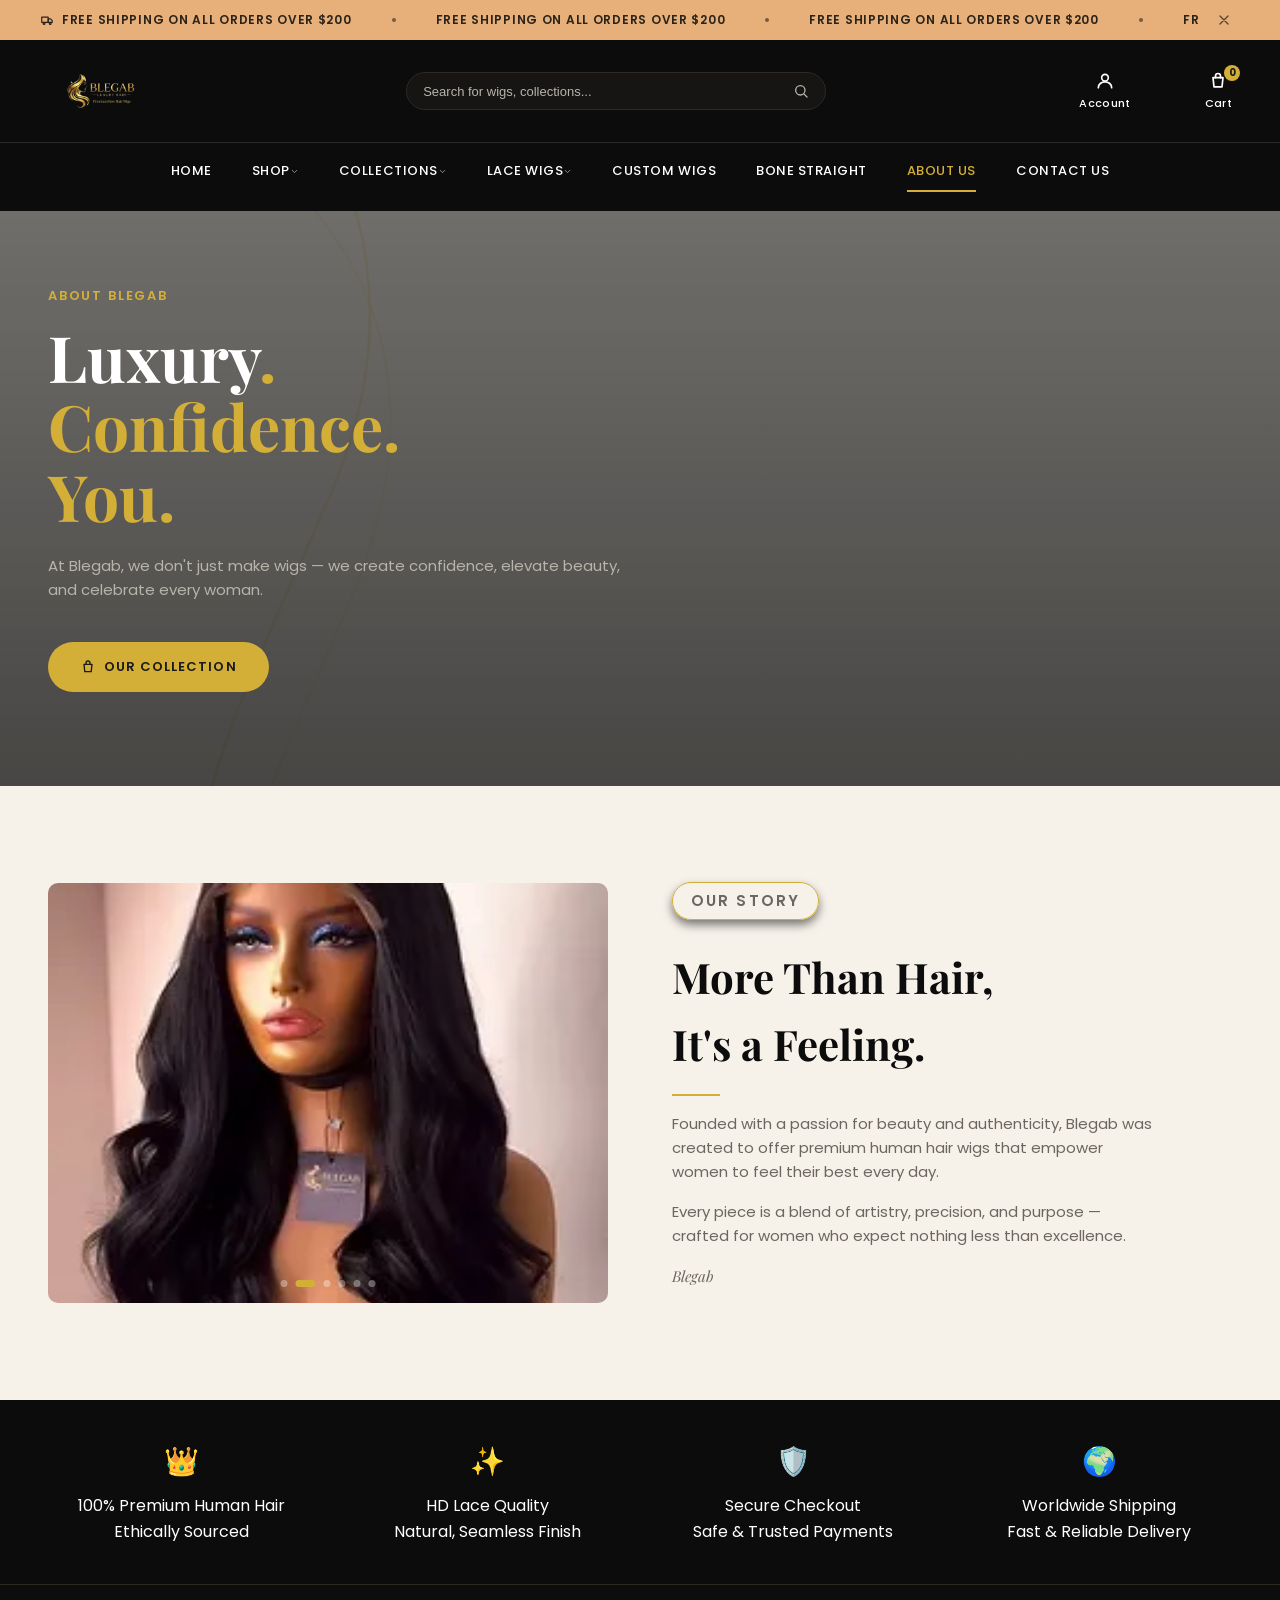
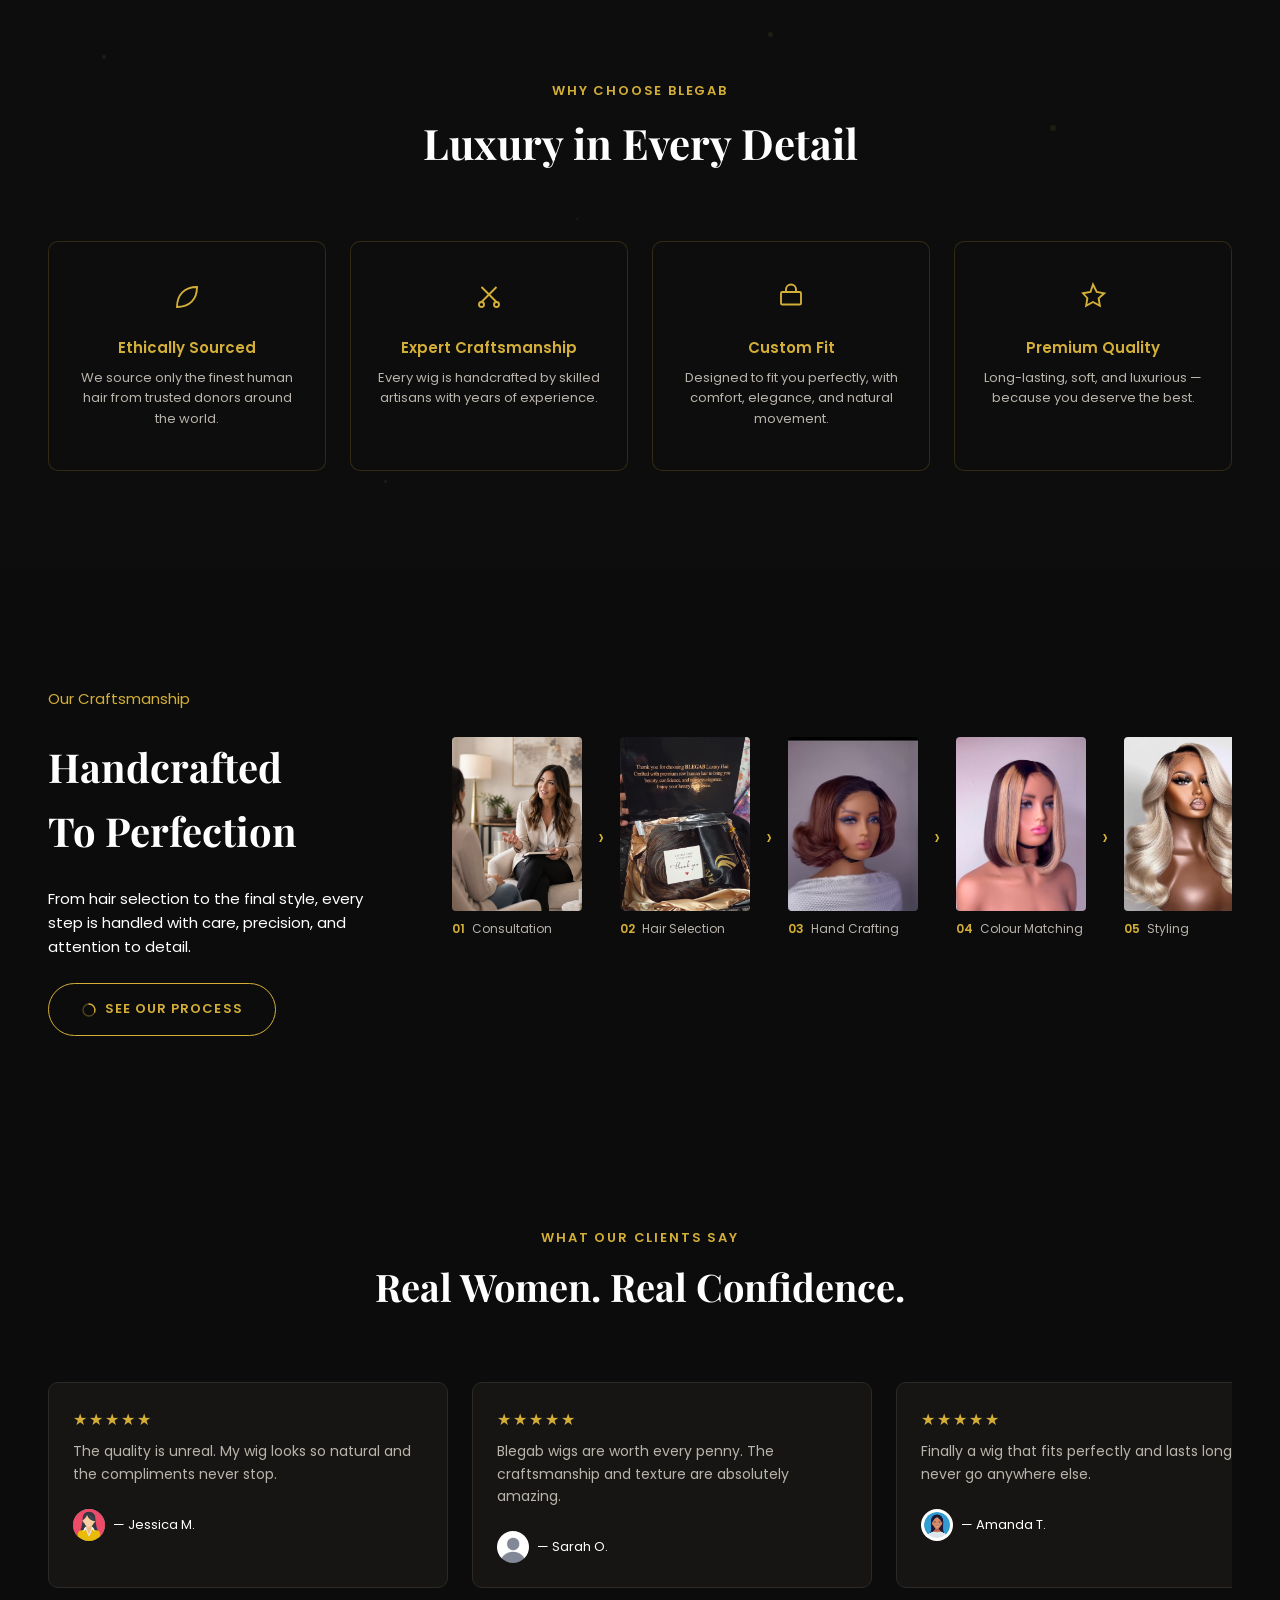
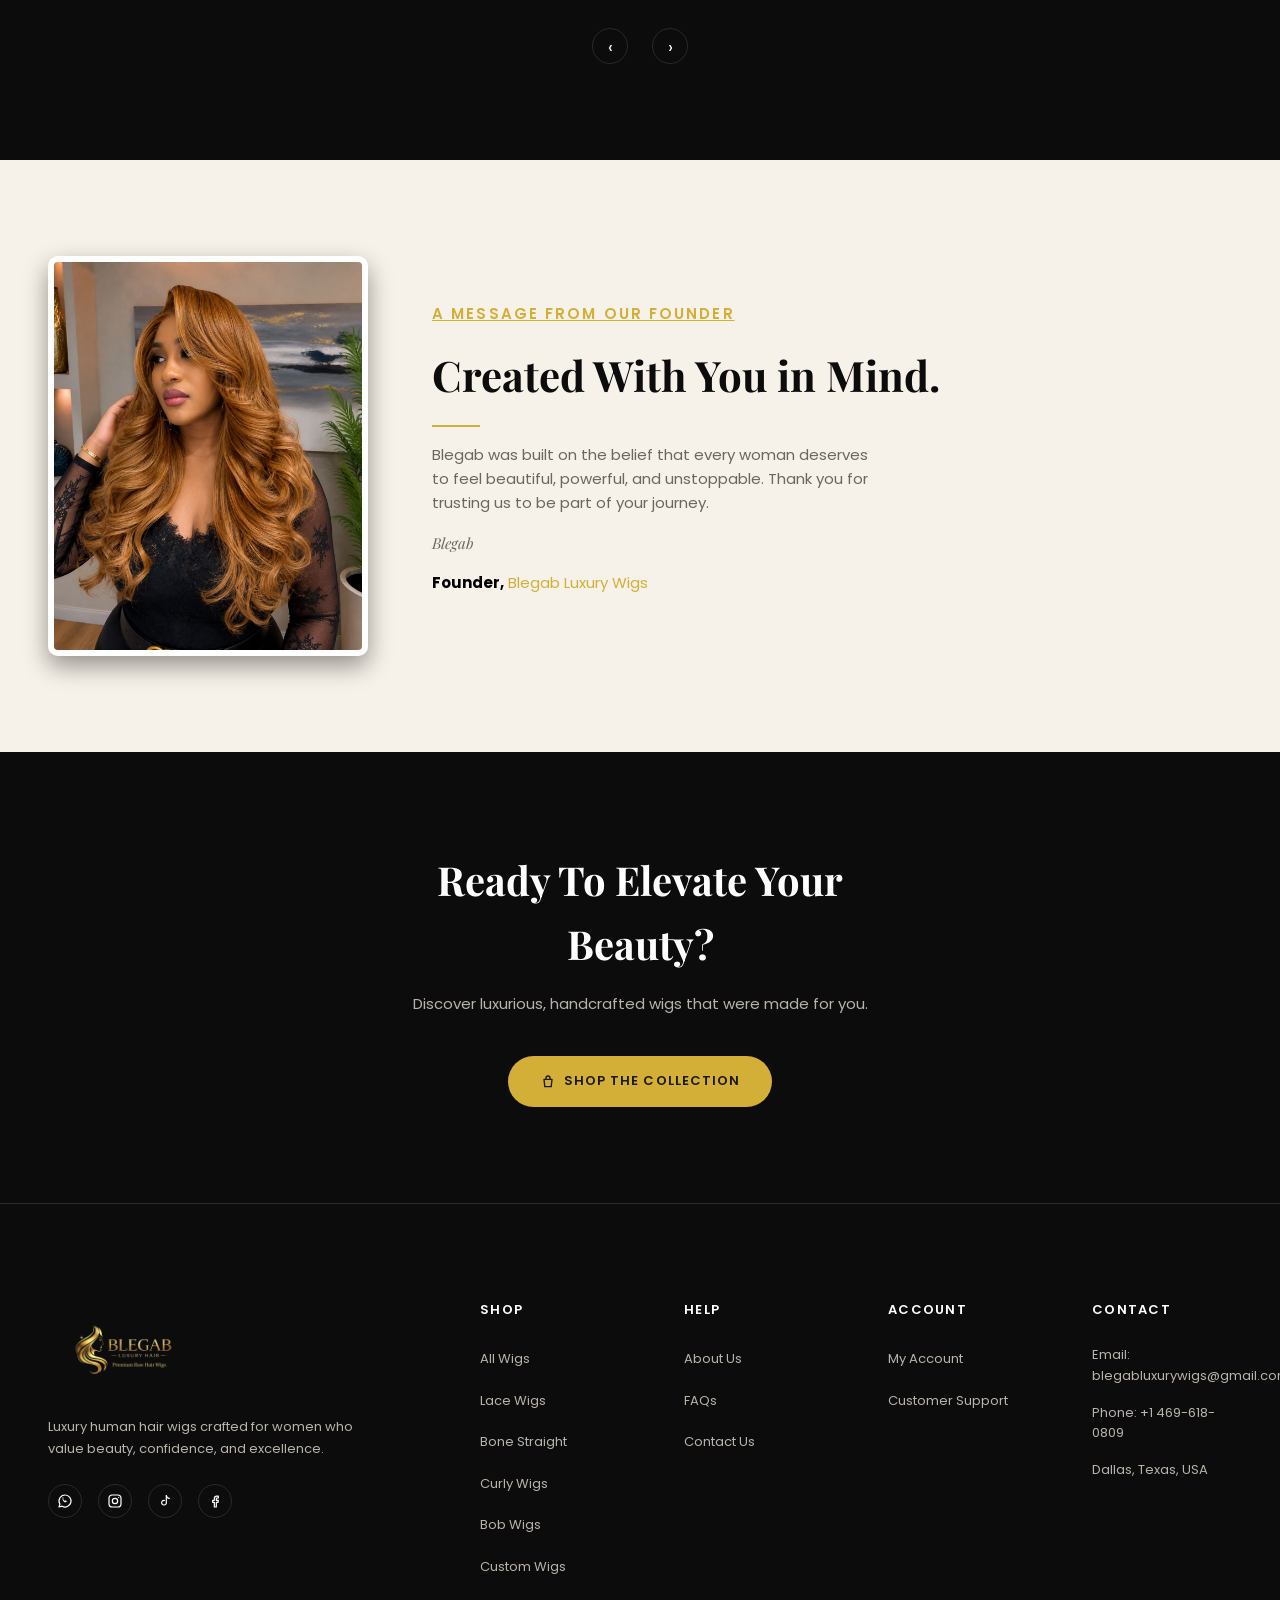
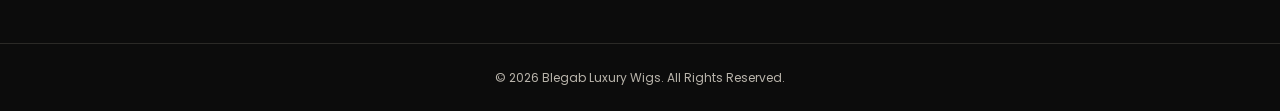
==== commit bb7d10b1: "changes" ====
--- a/about-us.html
+++ b/about-us.html
@@ -14,7 +14,7 @@
   <link rel="icon" type="image/webp" href="assets/images/farvicon.webp" />
 </head>
 <body>
-    <img src="assets/images/aboutHero.webp" alt="" class="page-fixed-bg" id="pageFixedBg" />
+    <img src="assets/images/aboutimage/about-story-1.webp" alt="" class="page-fixed-bg" id="pageFixedBg" />
   <div data-site-header></div>
   <script src="assets/js/header.js"></script>
   <main>
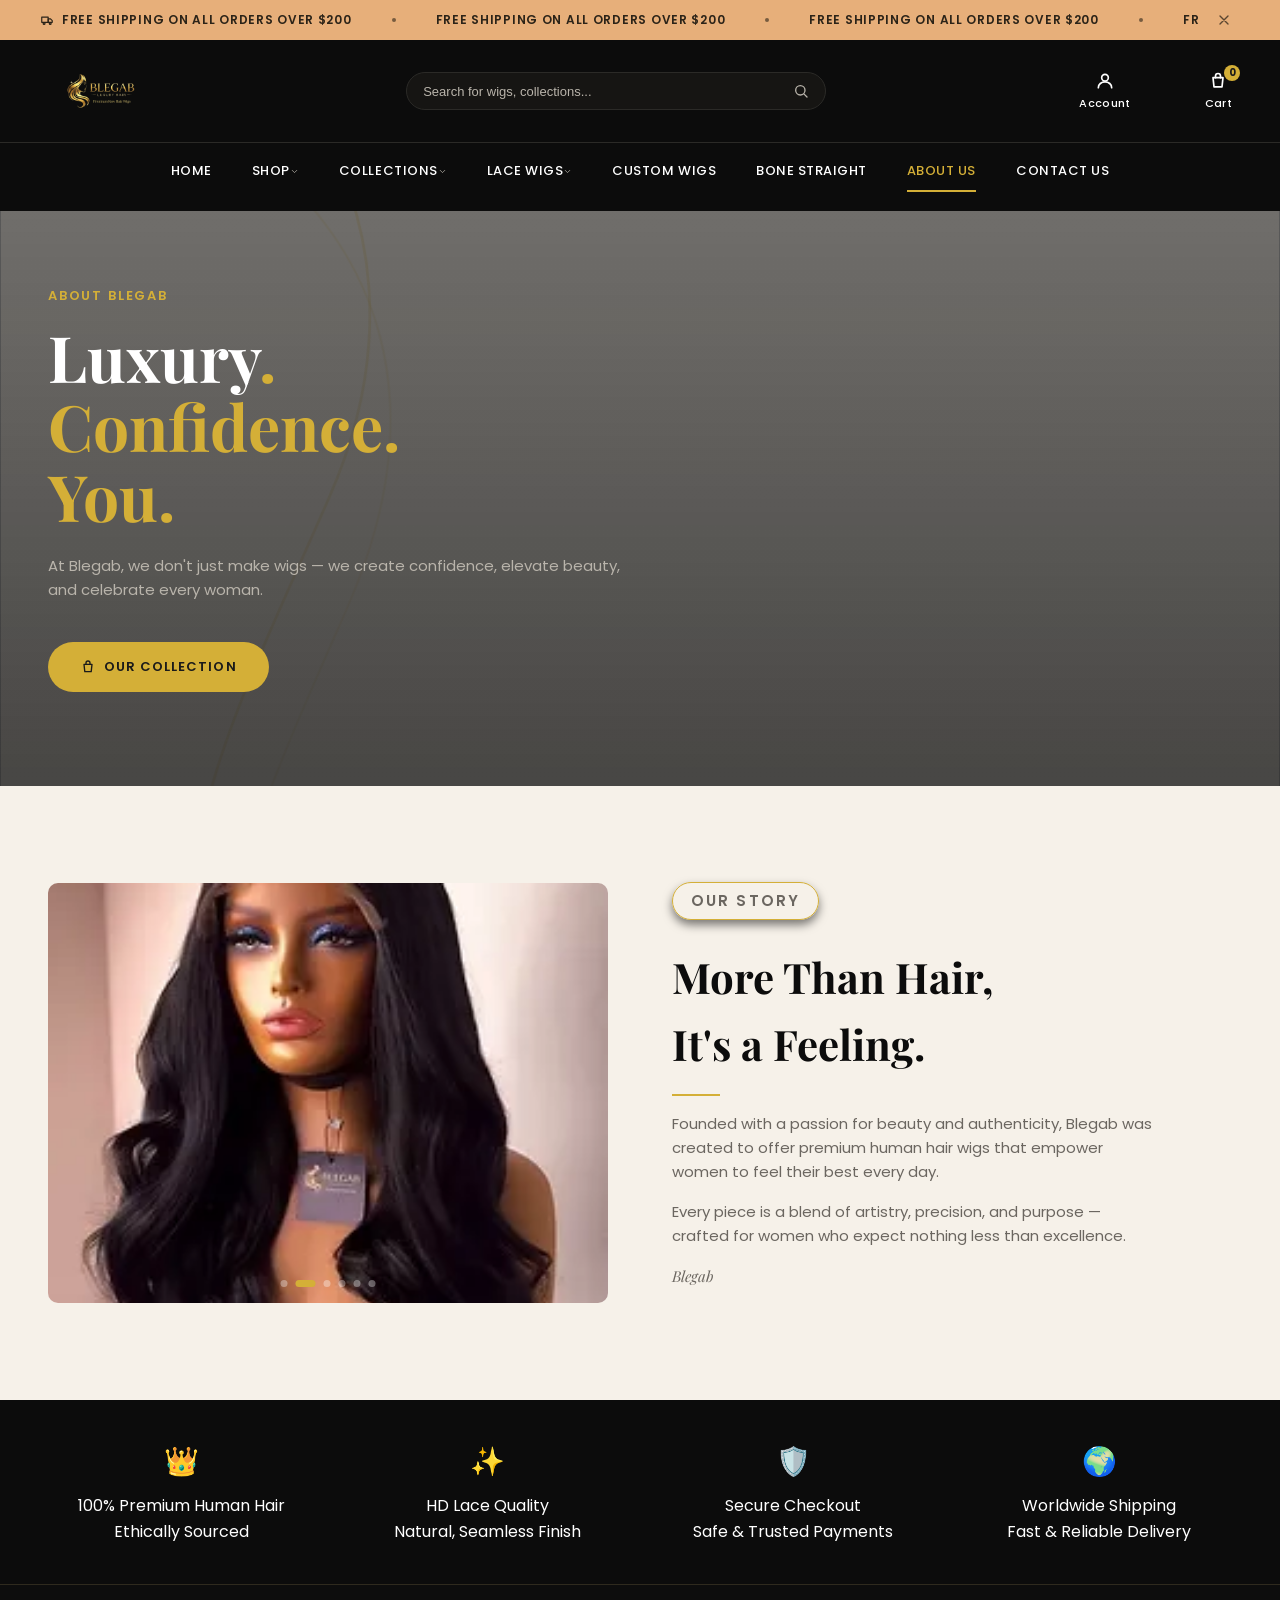
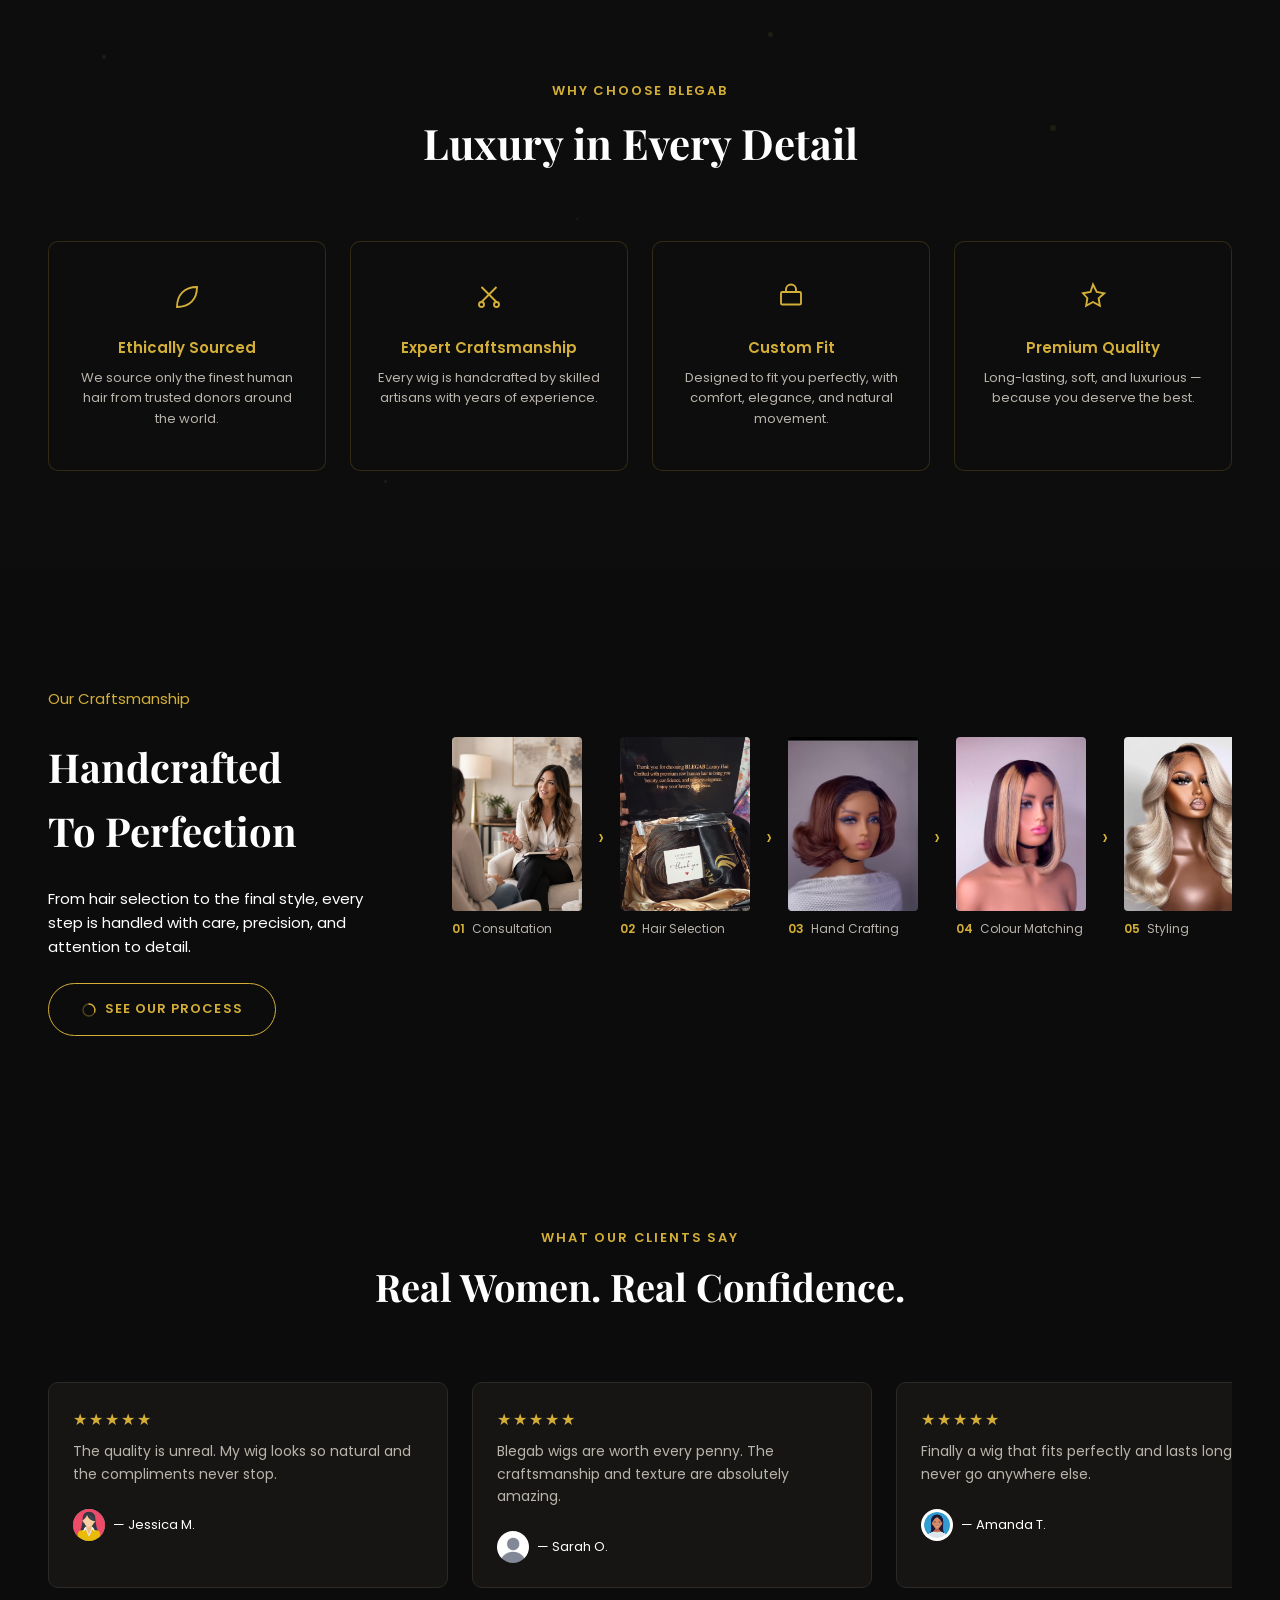
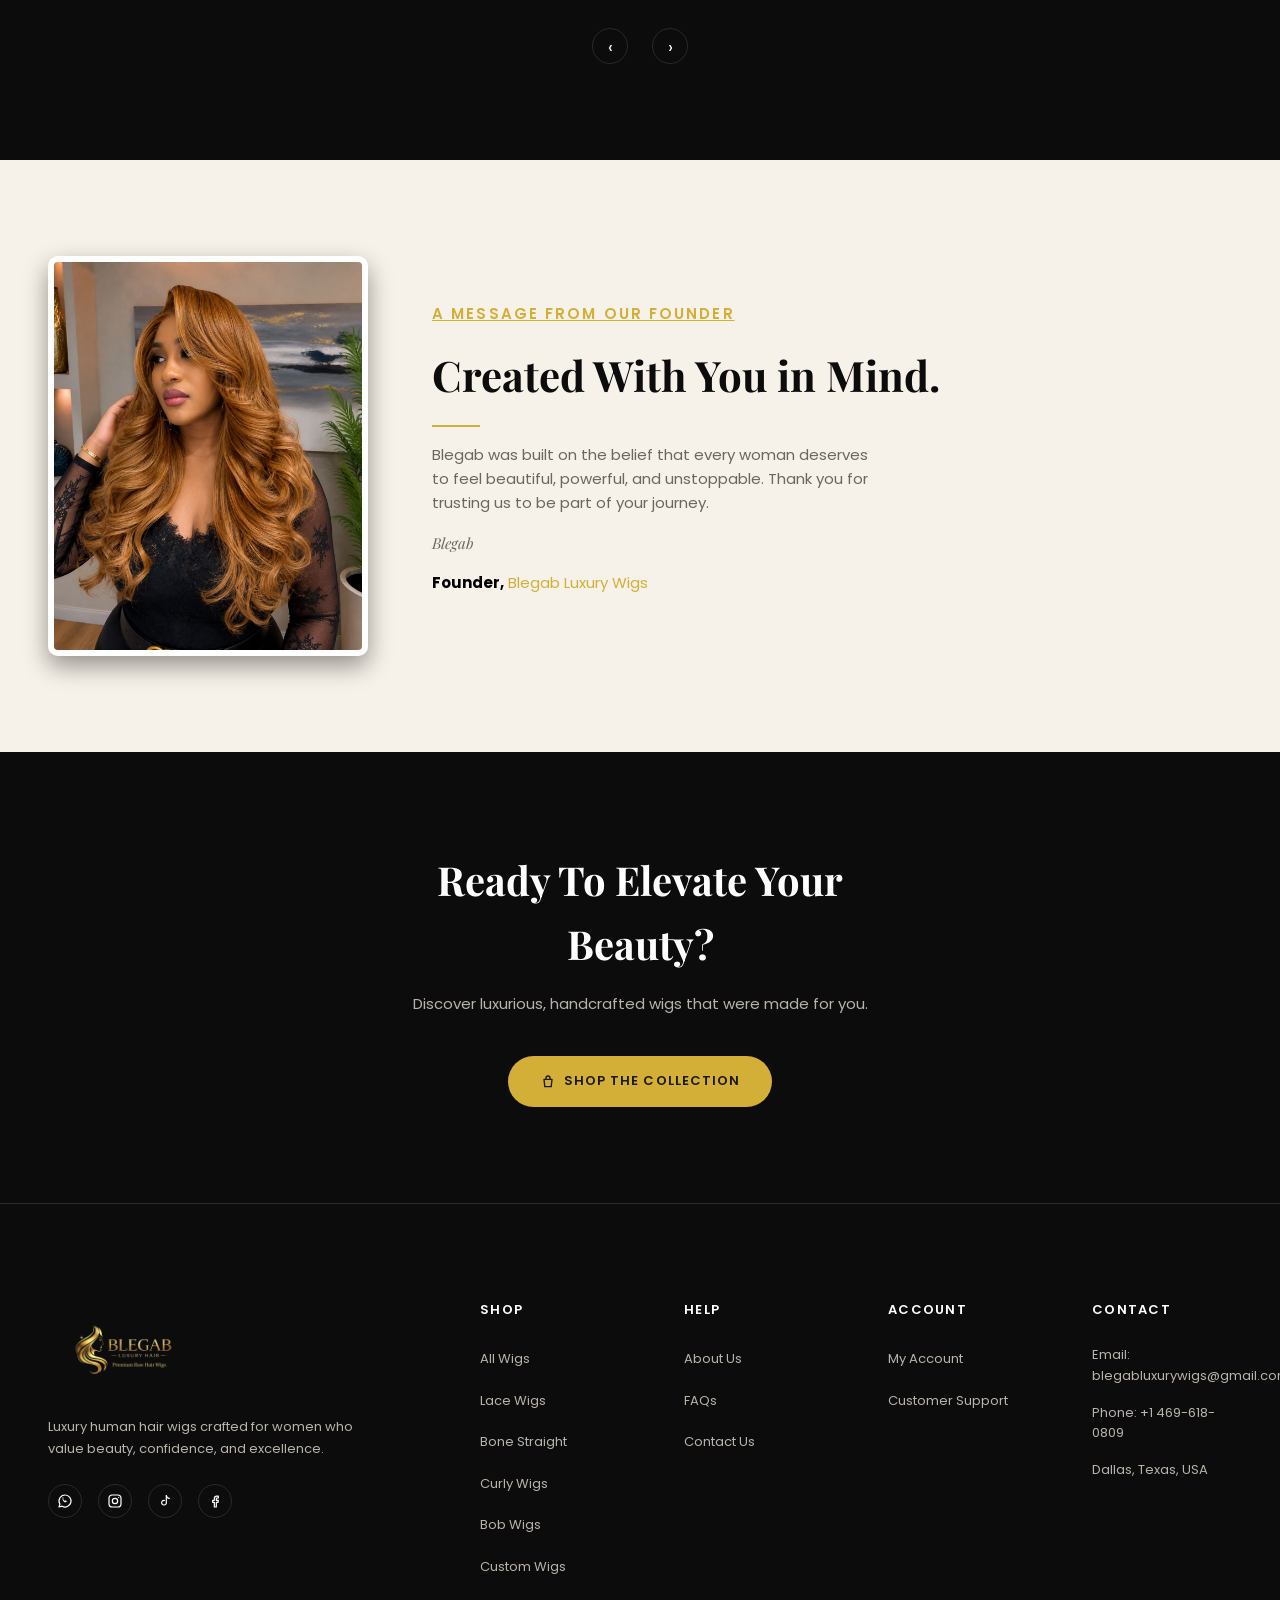
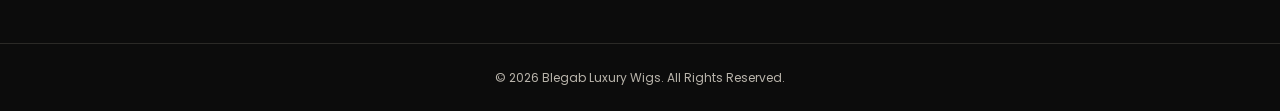
==== commit 3f235bd2: "bg" ====
--- a/about-us.html
+++ b/about-us.html
@@ -14,7 +14,7 @@
   <link rel="icon" type="image/webp" href="assets/images/farvicon.webp" />
 </head>
 <body>
-    <img src="assets/images/aboutimage/about-story-1.webp" alt="" class="page-fixed-bg" id="pageFixedBg" />
+    <img src="assets/images/aboutHero.webp" alt="" class="page-fixed-bg" id="pageFixedBg" />
   <div data-site-header></div>
   <script src="assets/js/header.js"></script>
   <main>
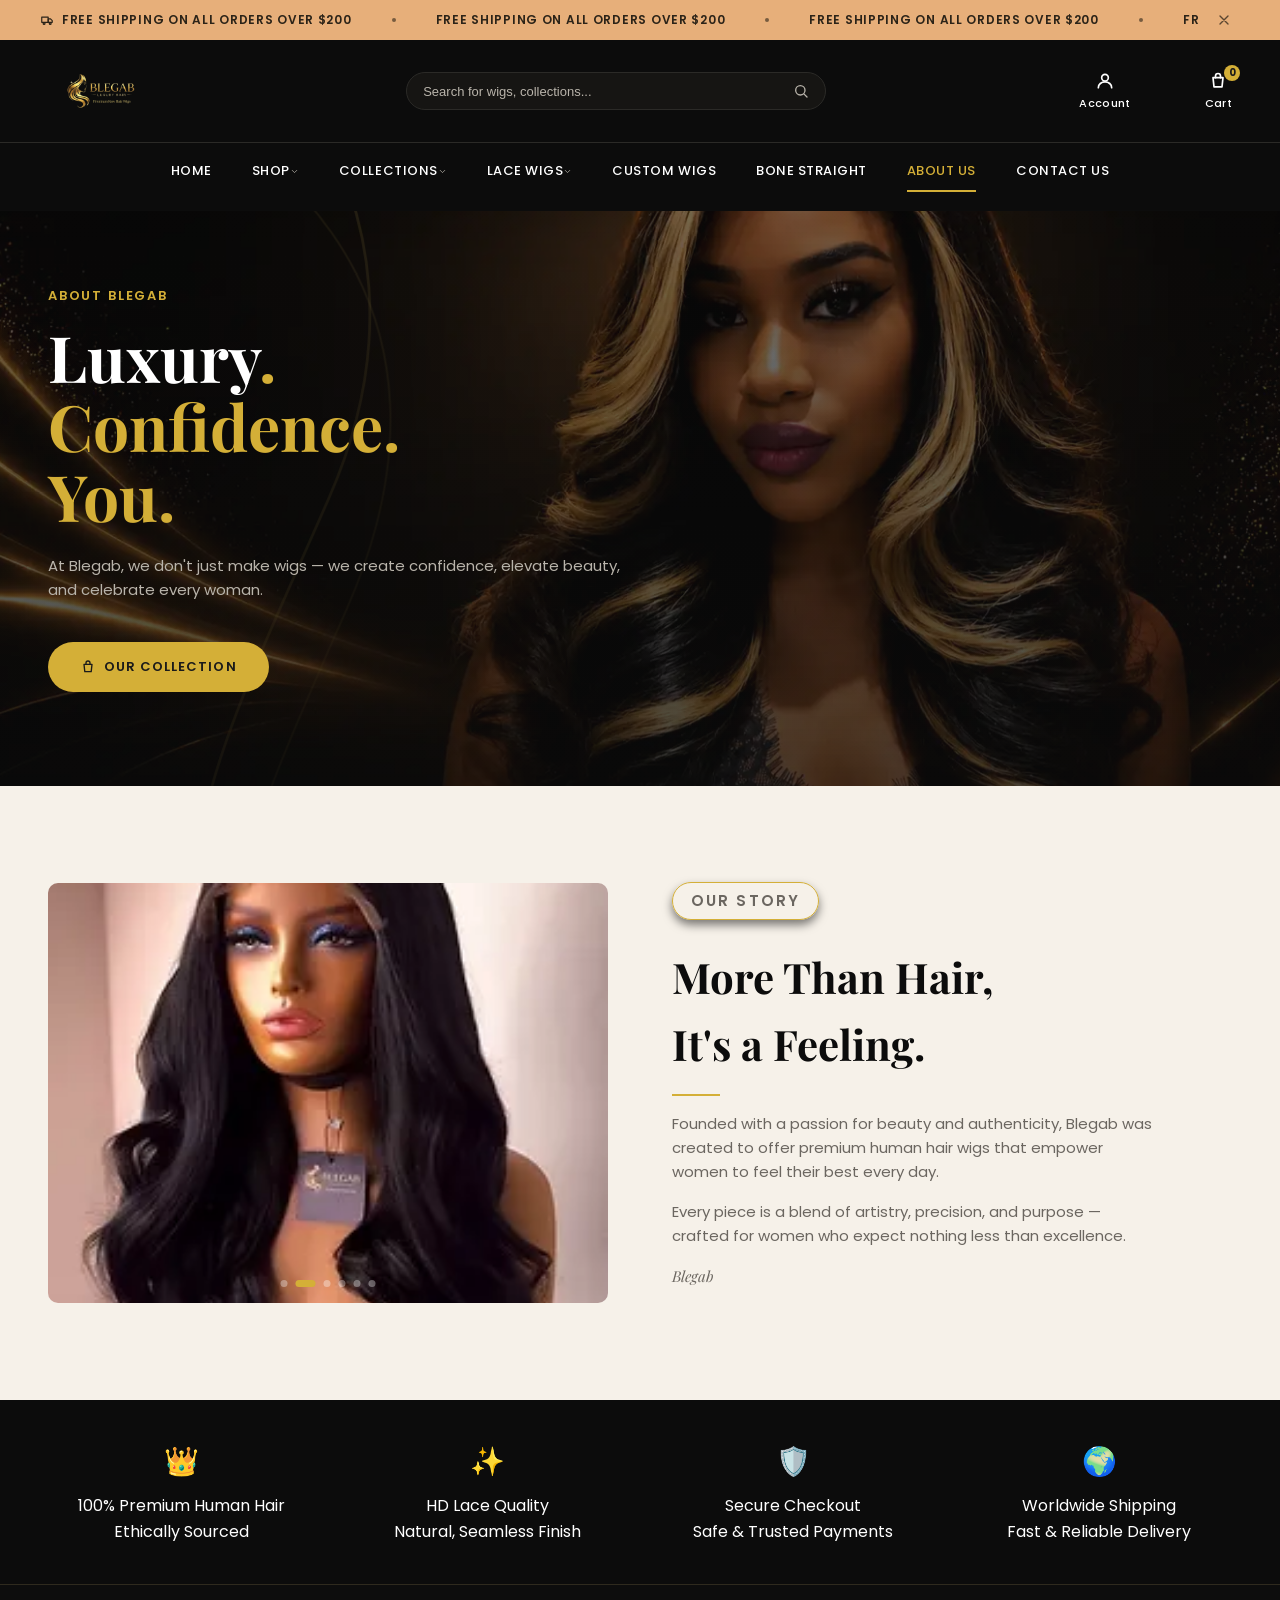
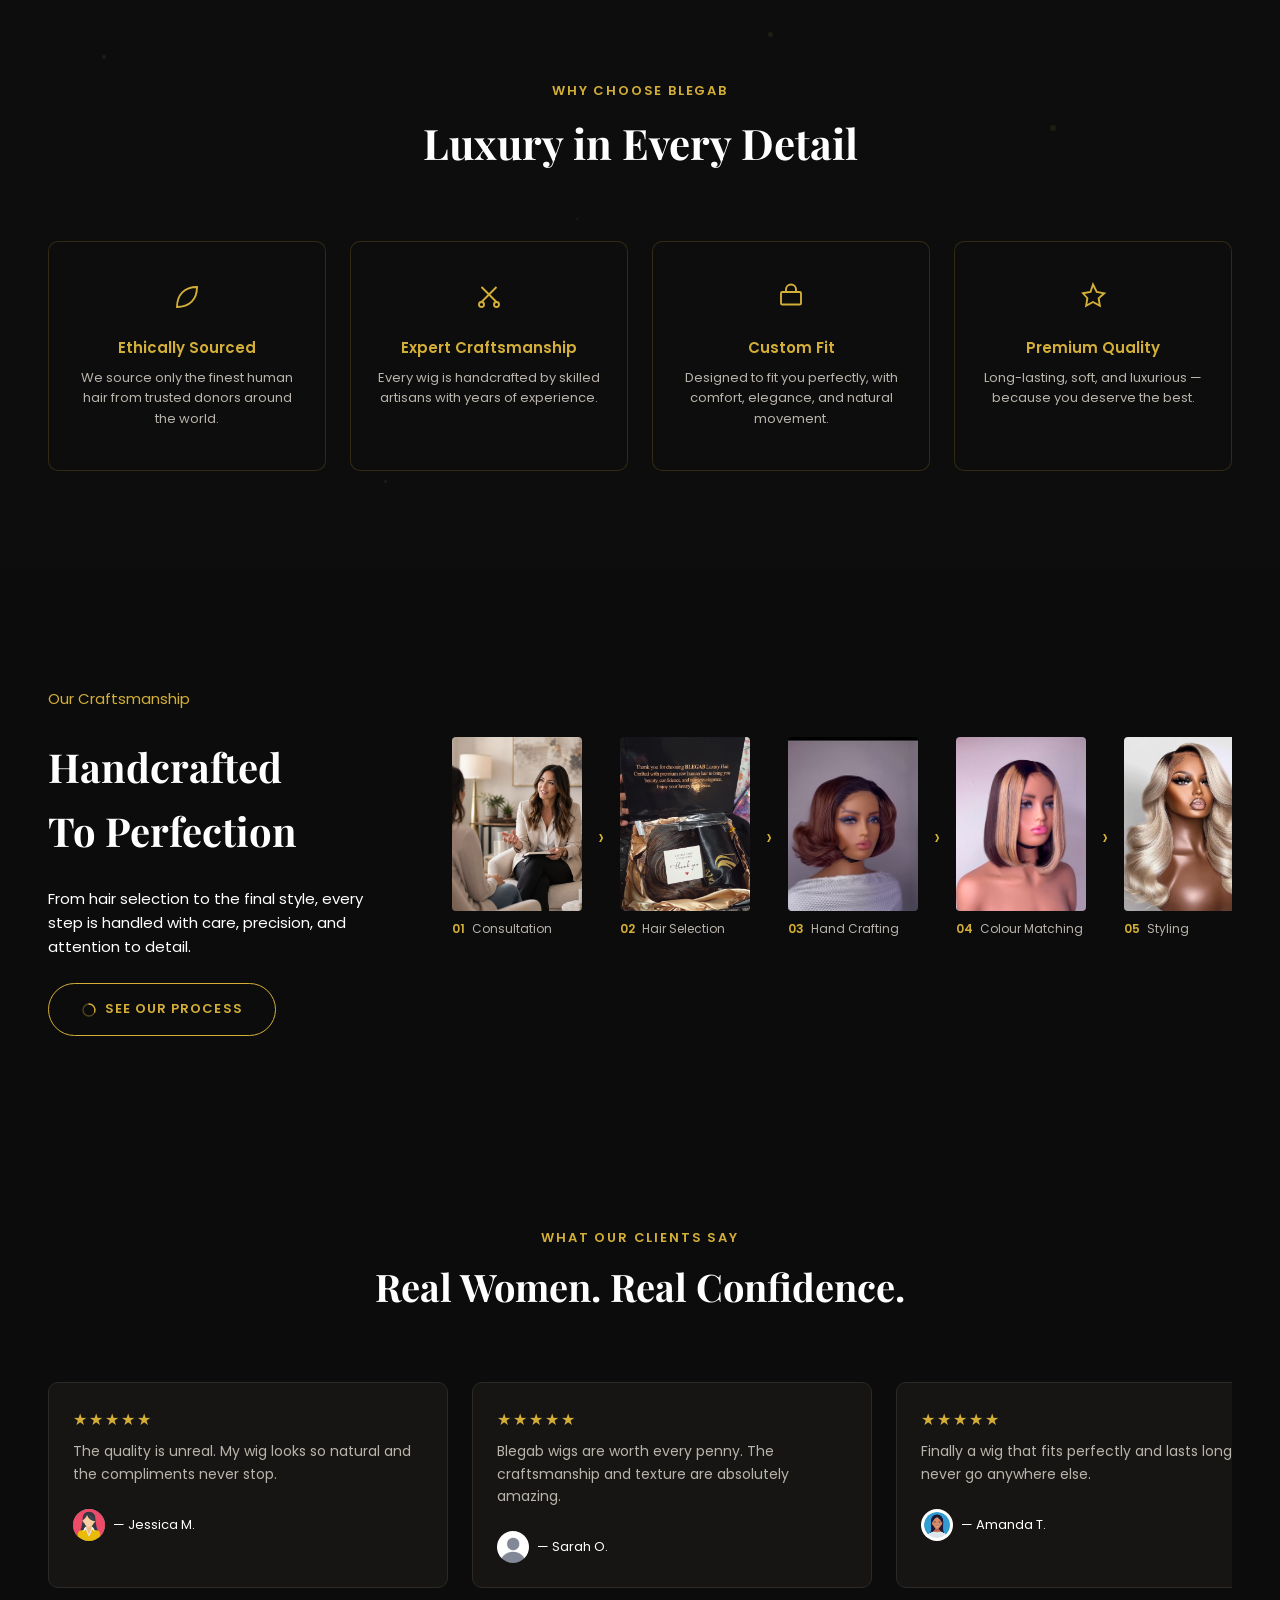
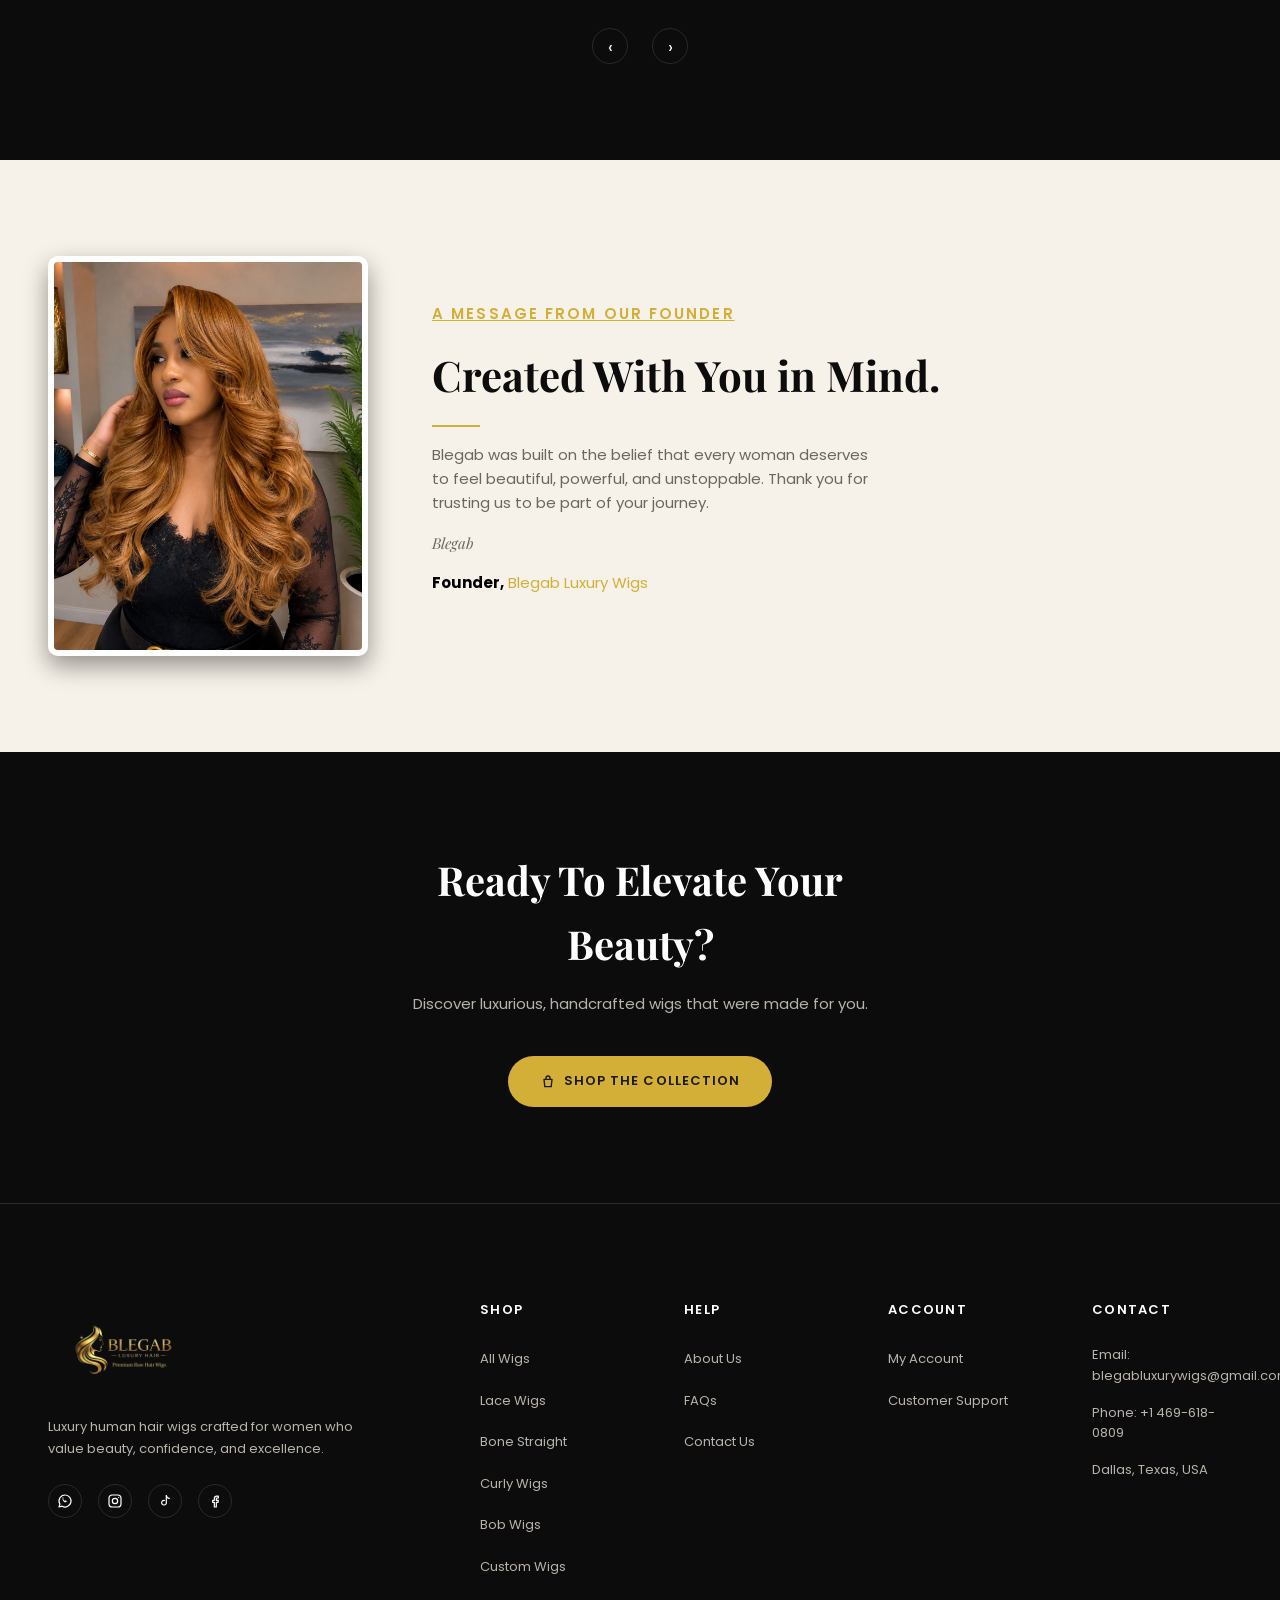
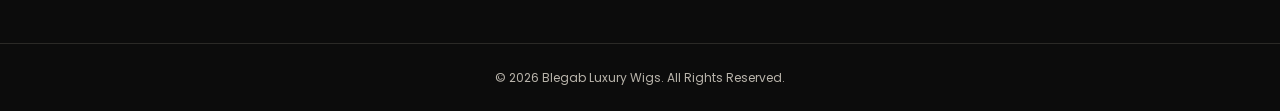
==== commit 0b14d157: "imagess" ====
--- a/about-us.html
+++ b/about-us.html
@@ -14,7 +14,7 @@
   <link rel="icon" type="image/webp" href="assets/images/farvicon.webp" />
 </head>
 <body>
-    <img src="assets/images/aboutHero.webp" alt="" class="page-fixed-bg" id="pageFixedBg" />
+    <img src="assets/images/aboutimage/abouthero.webp" alt="" class="page-fixed-bg" id="pageFixedBg" />
   <div data-site-header></div>
   <script src="assets/js/header.js"></script>
   <main>
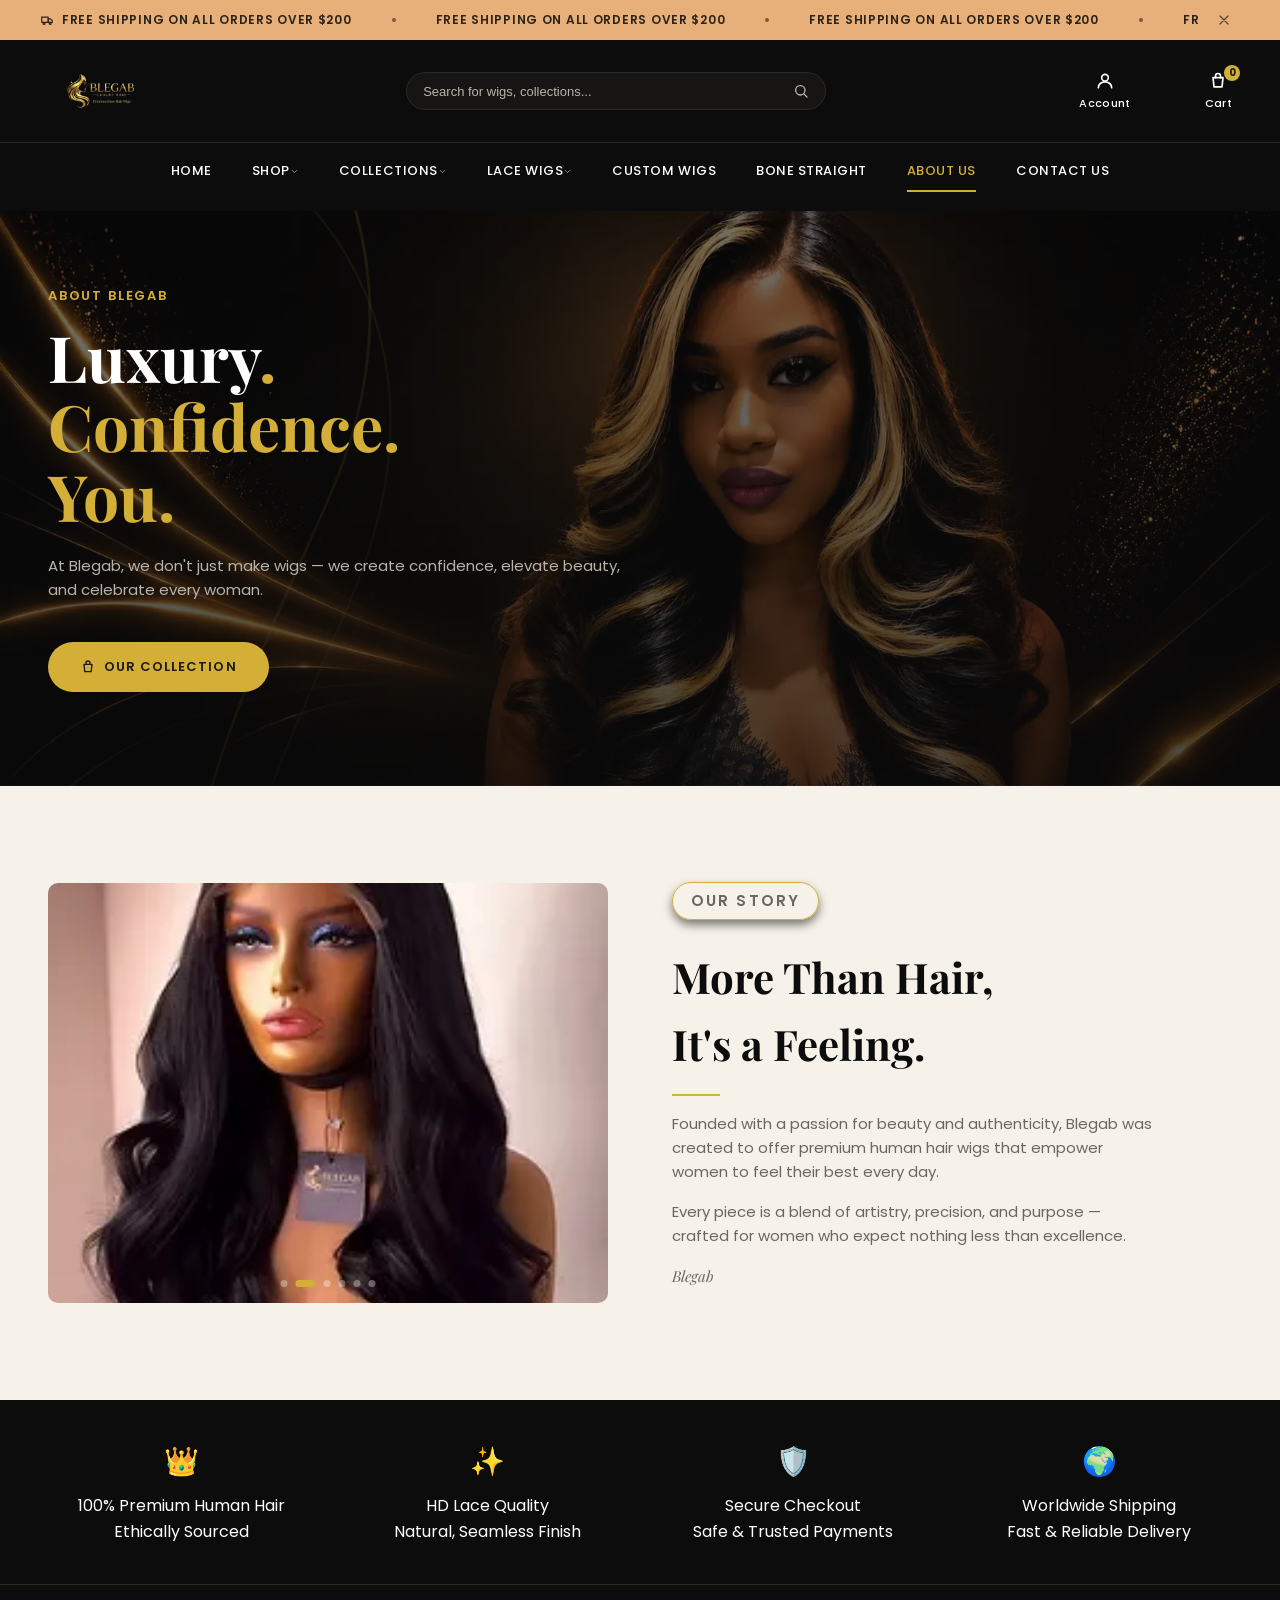
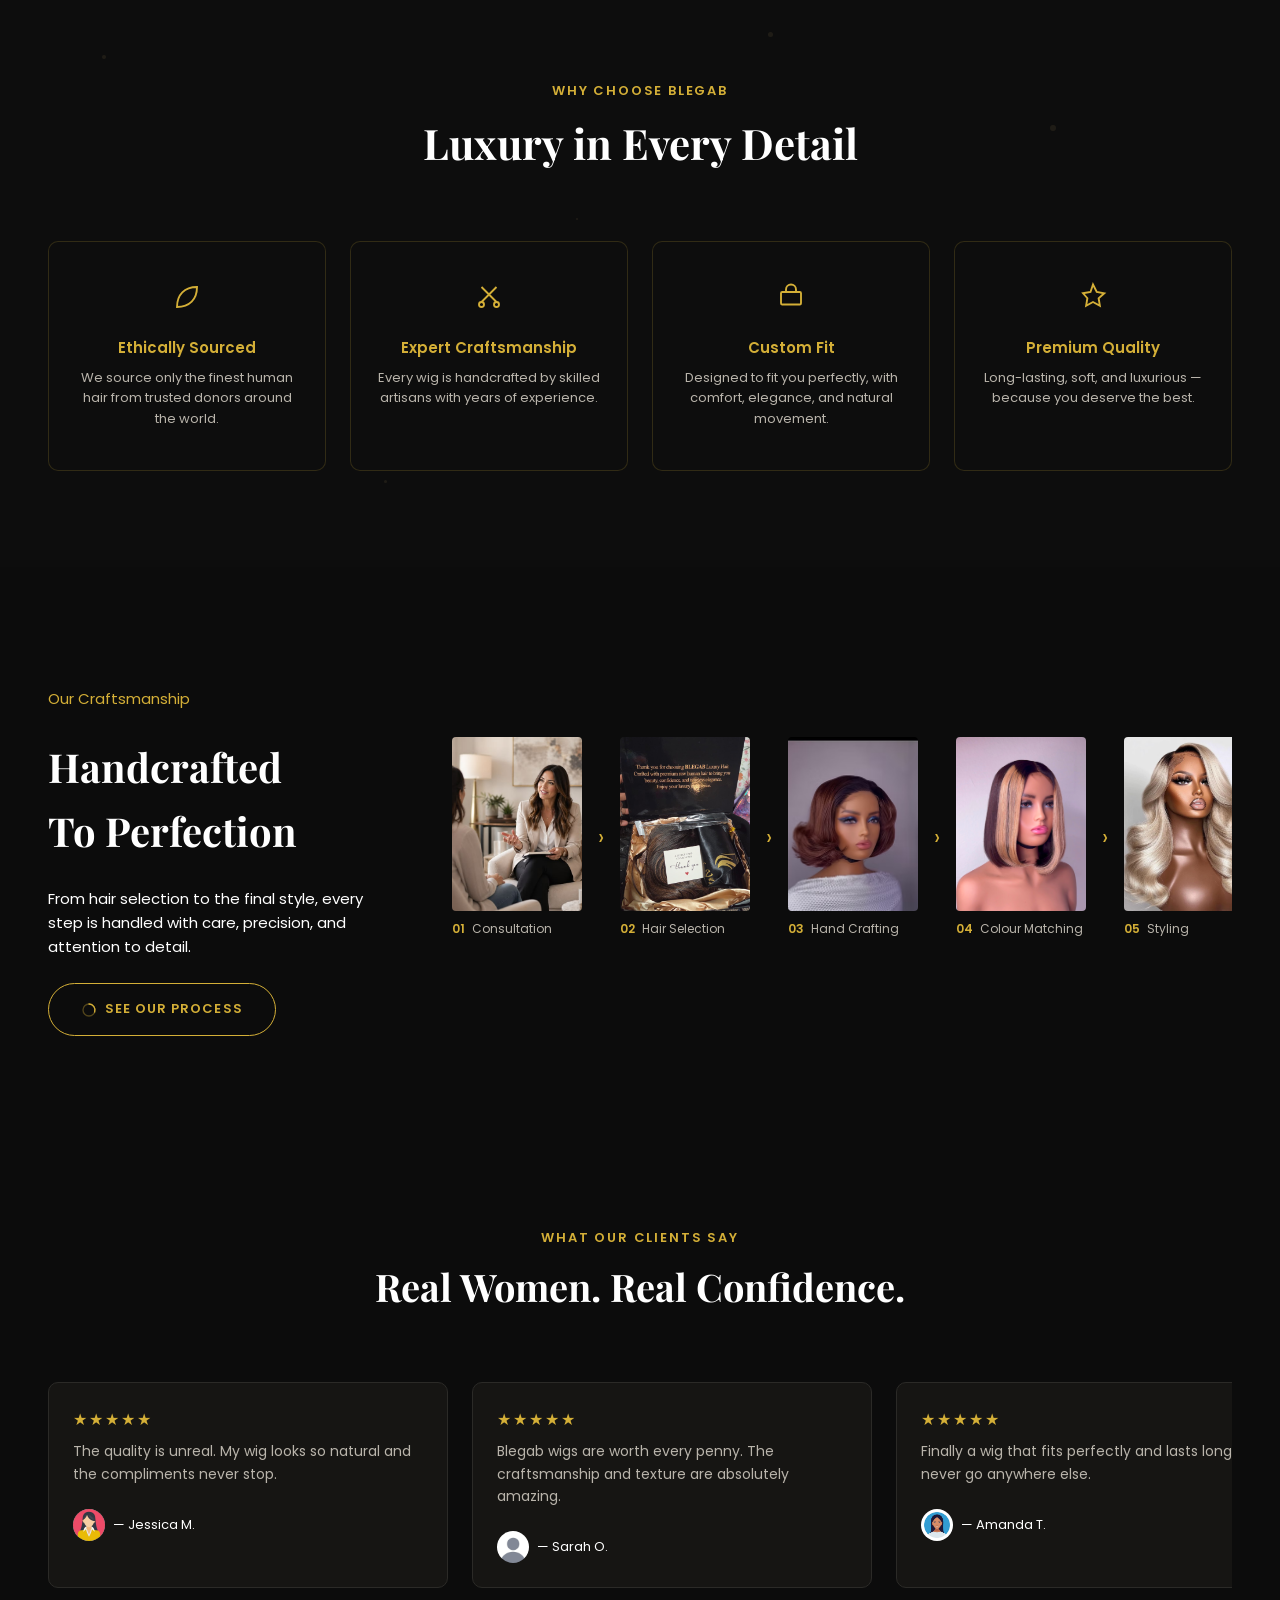
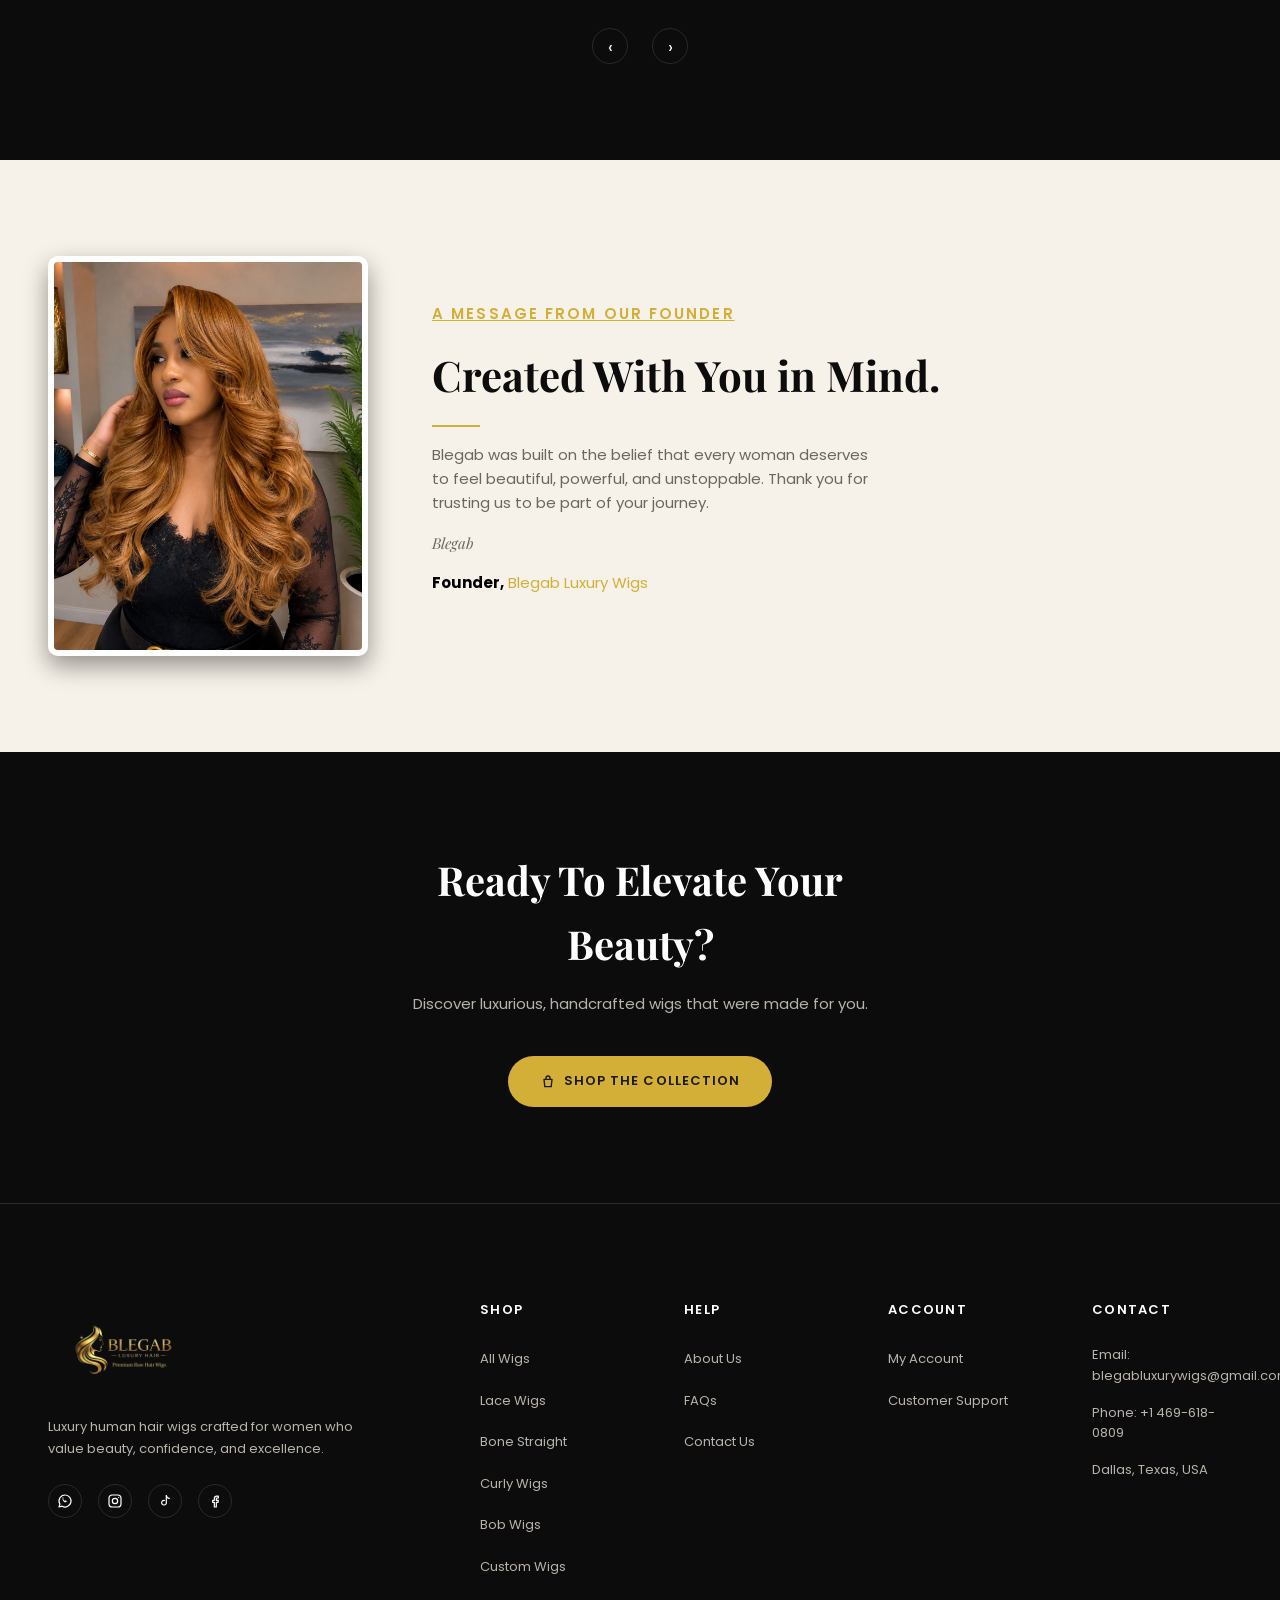
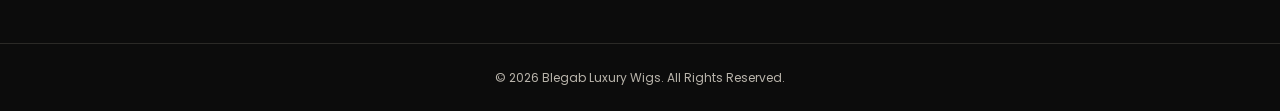
==== commit 3615ffdc: "90%" ====
--- a/about-us.html
+++ b/about-us.html
@@ -14,15 +14,16 @@
   <link rel="icon" type="image/webp" href="assets/images/farvicon.webp" />
 </head>
 <body>
-    <img src="assets/images/aboutimage/abouthero.webp" alt="" class="page-fixed-bg" id="pageFixedBg" />
   <div data-site-header></div>
   <script src="assets/js/header.js"></script>
+    <div class="page-zoom-wrap">
   <main>
 
   <!-- =========================================================
        HERO — About Blegab
        ========================================================= -->
   <section class="about-hero" id="aboutHero">
+   <img src="assets/images/aboutimage/abouthero.webp" alt="" class="about-hero__bg-img" />
    <div class="about-hero__ribbons" aria-hidden="true">
       <svg viewBox="0 0 700 800" preserveAspectRatio="xMidYMid slice">
         <path class="ribbon ribbon--1" d="M-50 60 C 150 120, 250 260, 180 420 S 40 700, 220 780" stroke="url(#ribbonGold)" stroke-width="1.5" fill="none" opacity="0.35"/>
@@ -68,6 +69,8 @@
     </div>
   </section>
 
+  </div>
+
   <!-- =========================================================
        OUR STORY
        ========================================================= -->
@@ -422,7 +425,10 @@
   <script src="assets/js/main.js"></script>
 <script src="assets/js/about-us.js"></script>
 
+</div>
+
 <div data-site-footer></div>
 <script src="assets/js/footer.js"></script>
+
 </body>
 </html>
--- a/assets/css/about-us.css
+++ b/assets/css/about-us.css
@@ -12,6 +12,15 @@
 
 body {
   background-color: var(--color-bg-light);
+}
+
+@media (max-width: 899px) {
+  .page-zoom-wrap {
+    transform: scale(0.9);
+    transform-origin: top center;
+    width: 111.11%;
+    margin-left: -5.555%;
+  }
 }
 
 /* Shared image placeholder look — until real photos are dropped in,
@@ -264,7 +273,7 @@
 }
 
 /* Animations start only once the section is in view (class toggled via JS) */
-.about-hero--play .about-hero__bg,
+.about-hero--play .about-hero__bg-img,
 .about-hero--play .about-hero__ribbons .ribbon,
 .about-hero--play .about-hero__eyebrow,
 .about-hero--play .about-hero__line,
@@ -400,17 +409,27 @@
 }
 
 
-.page-fixed-bg {
-  position: fixed;
-  top: 0;
-  left: 0;
-  width: 100vw;
-  height: 100vh;
+.about-hero__bg-img {
+  position: absolute;
+  inset: 0;
+  width: 100%;
+  height: 100%;
   object-fit: cover;
   object-position: center -150%;
-  z-index: -1;
+  z-index: 0;
   pointer-events: none;
-}
+  opacity: 0;
+  transform: scale(1.08);
+  animation: heroKenBurns 1.8s cubic-bezier(0.22, 1, 0.36, 1) forwards;
+  animation-play-state: paused;
+}
+
+@media (min-width: 900px) {
+  .about-hero__bg-img {
+    object-position: center top;
+  }
+}
+
 
 /* -----------------------------
    Our Story
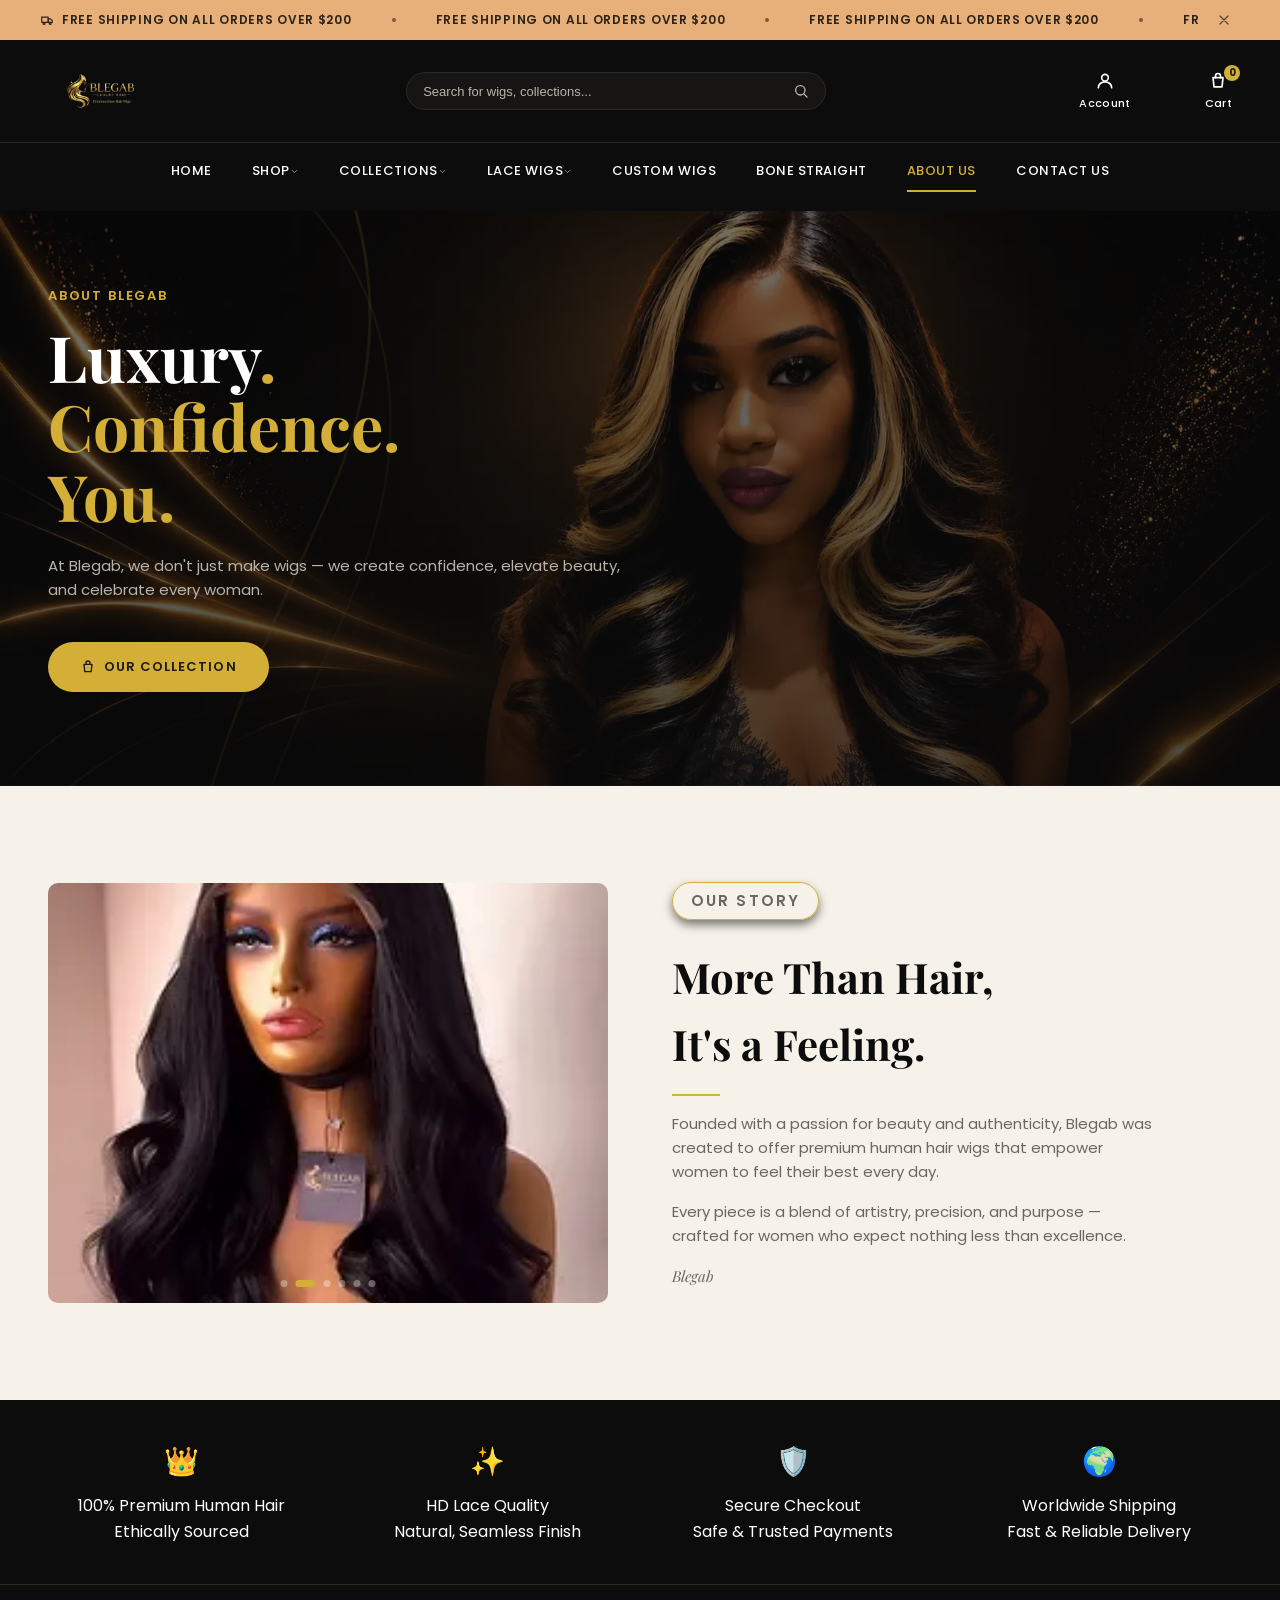
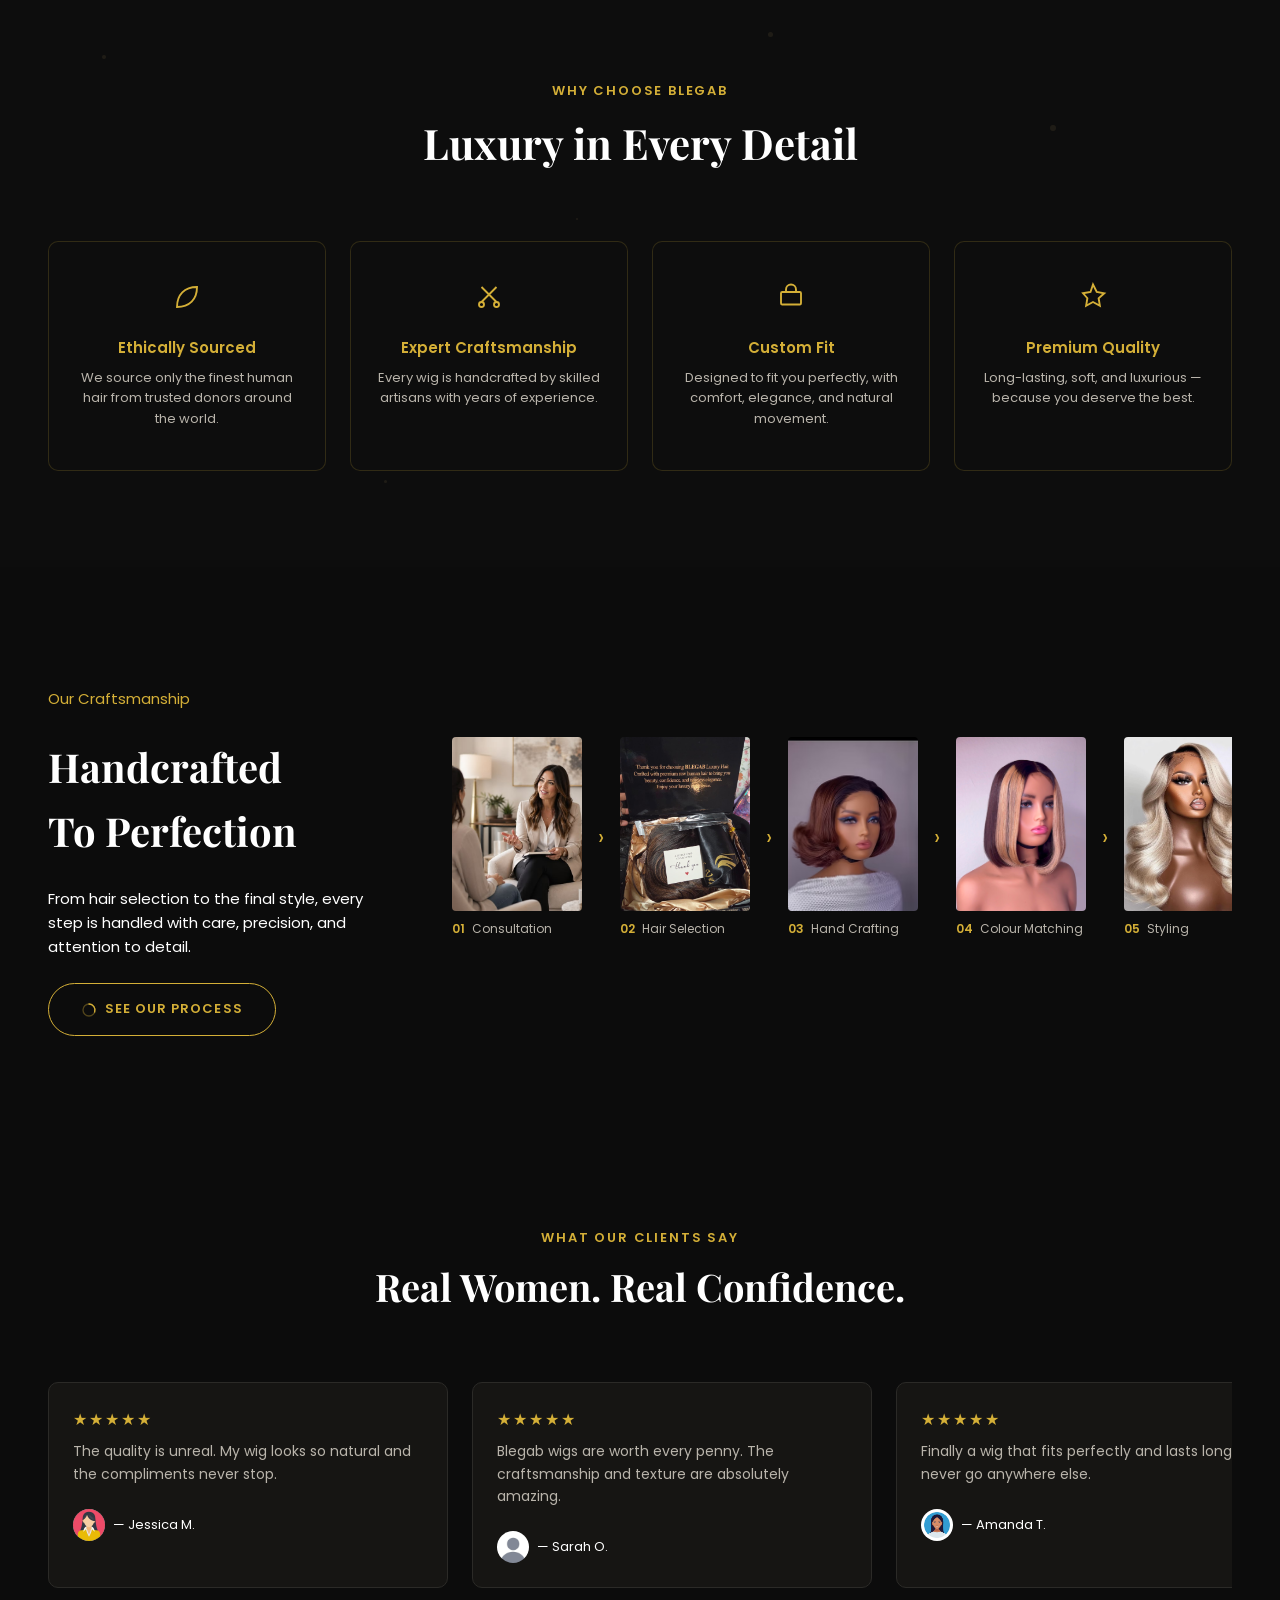
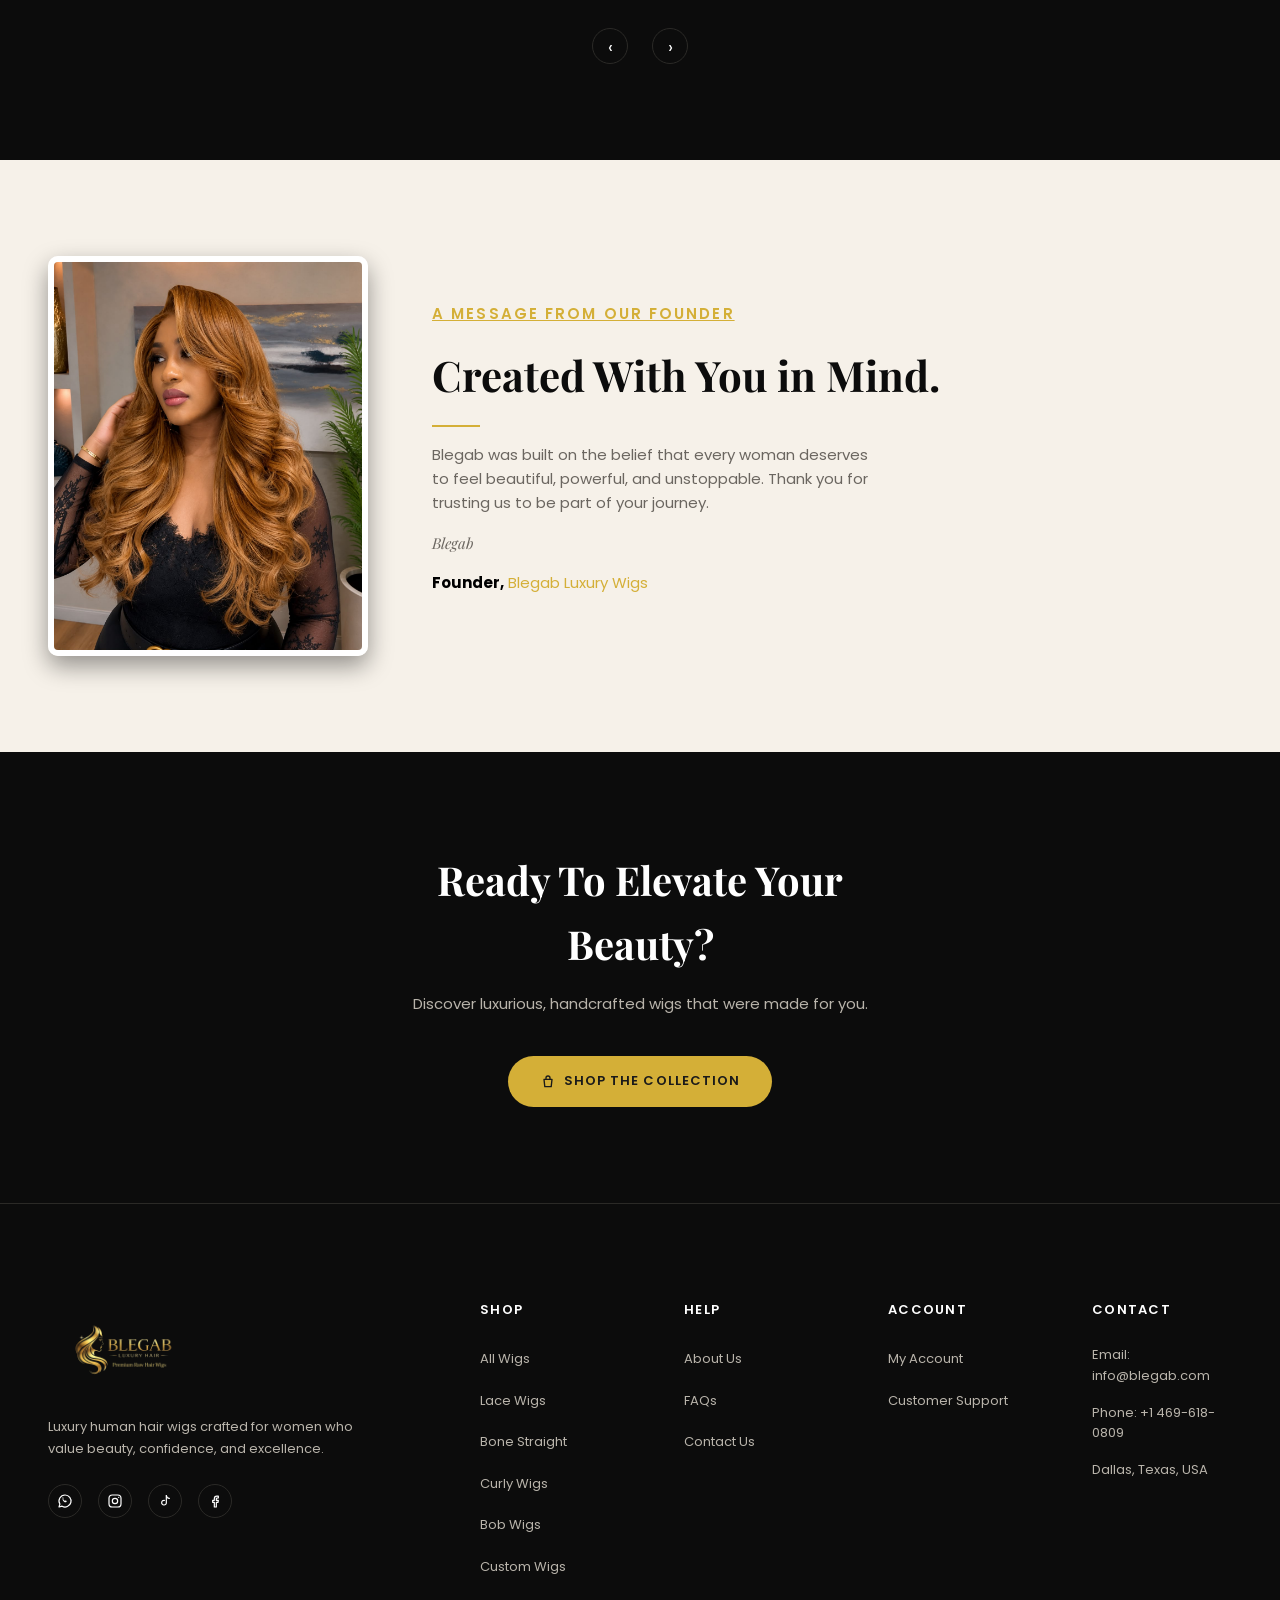
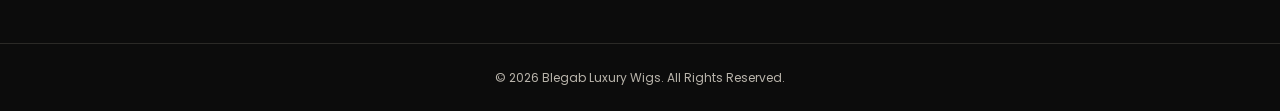
==== commit 8ec20d83: "produc details" ====
--- a/about-us.html
+++ b/about-us.html
@@ -421,7 +421,7 @@
   </section>
 
   </main>
-  <script src="assets/js/product-data.js"></script>
+  <script src="assets/js/Product-data.js"></script>
   <script src="assets/js/main.js"></script>
 <script src="assets/js/about-us.js"></script>
 
--- a/assets/css/header.css
+++ b/assets/css/header.css
@@ -324,13 +324,13 @@
 .cart-drawer {
   position: fixed;
   inset: 0 0 0 auto;
-  width: min(360px, 88%);
+  width: min(360px, 100%);
   height: 100dvh;
   background-color: var(--color-bg-dark);
   border-left: 1px solid var(--color-border-dark);
   transform: translateX(100%);
   transition: transform var(--transition-base);
-  overflow-y: auto;
+  overflow-y: hidden;
   z-index: 200;
   display: flex;
   flex-direction: column;
@@ -341,6 +341,7 @@
 }
 
 .cart-drawer__header {
+  flex-shrink: 0;
   display: flex;
   align-items: center;
   justify-content: space-between;
@@ -371,7 +372,33 @@
 
 .cart-drawer__body {
   flex: 1;
-  padding: var(--page-gutter);
+  min-height: 0;
+  padding: 20px;
+  overflow-y: auto;
+  scrollbar-width: thin;
+  scrollbar-color: var(--color-gold) var(--color-bg-dark);
+}
+
+.cart-drawer__body {
+  scrollbar-width: thin;
+  scrollbar-color: var(--color-gold) var(--color-bg-dark);
+}
+
+.cart-drawer__body::-webkit-scrollbar {
+  width: 6px;
+}
+
+.cart-drawer__body::-webkit-scrollbar-track {
+  background: var(--color-bg-dark);
+}
+
+.cart-drawer__body::-webkit-scrollbar-thumb {
+  background-color: var(--color-gold);
+  border-radius: var(--radius-pill);
+}
+
+.cart-drawer__body::-webkit-scrollbar-thumb:hover {
+  background-color: var(--color-gold-light);
 }
 
 .cart-drawer__empty {
@@ -384,9 +411,40 @@
 .cart-drawer__item {
   display: flex;
   align-items: center;
+  justify-content: space-between;
   gap: 12px;
-  padding-block: 14px;
-  border-bottom: 1px solid var(--color-border-dark);
+  padding: var(--space-sm);
+  margin-bottom: var(--space-sm);
+  border: 1px solid var(--color-border-dark);
+  border-radius: var(--radius-md);
+  background-color: var(--color-bg-dark-alt);
+}
+
+.cart-drawer__item-info {
+  display: flex;
+  flex-direction: column;
+  gap: 4px;
+}
+
+.cart-drawer__item-name {
+  font-size: 14px;
+  color: var(--color-white);
+}
+
+.cart-drawer__item-price {
+  font-size: 13px;
+  color: var(--color-gold);
+}
+
+.cart-drawer__footer {
+  flex-shrink: 0;
+  padding: 20px;
+  border-top: 1px solid var(--color-border-dark);
+}
+
+.cart-drawer__cta {
+  width: 100%;
+  padding: 14px 20px;
 }
 
 .cart-drawer__item-image {
@@ -395,32 +453,6 @@
   object-fit: cover;
   border-radius: var(--radius-sm);
   flex-shrink: 0;
-}
-
-.cart-drawer__item-info {
-  display: flex;
-  flex-direction: column;
-  gap: 4px;
-}
-
-.cart-drawer__item-name {
-  font-size: 14px;
-  color: var(--color-white);
-}
-
-.cart-drawer__item-price {
-  font-size: 13px;
-  color: var(--color-gold);
-}
-
-.cart-drawer__footer {
-  padding: var(--page-gutter);
-  border-top: 1px solid var(--color-border-dark);
-}
-
-.cart-drawer__cta {
-  width: 100%;
-  padding: 14px 20px;
 }
 
 /* Overlay — reuse the same look as the nav overlay */
@@ -433,6 +465,141 @@
   transition: opacity var(--transition-base);
   z-index: 150;
 }
+
+
+.cart-drawer__item-qty {
+  display: flex;
+  align-items: center;
+  gap: 10px;
+  margin-top: 4px;
+}
+
+.cart-drawer__reset-btn {
+  display: flex;
+  align-items: center;
+  justify-content: center;
+  width: 22px;
+  height: 22px;
+  border-radius: 50%;
+  border: 1px solid var(--color-gold);
+  background-color: var(--color-gold);
+  color: #1a1a1a;
+  transition: background-color var(--transition-fast), color var(--transition-fast);
+}
+
+.cart-drawer__reset-btn:hover {
+  background-color: transparent;
+  color: var(--color-gold);
+}
+
+.cart-drawer__reset-btn svg {
+  width: 12px;
+  height: 12px;
+}
+
+.cart-drawer__item-actions {
+  flex-shrink: 0;
+  display: flex;
+  flex-direction: column;
+  align-items: center;
+  gap: 25px;
+}
+
+.cart-drawer__item-delete {
+  display: flex;
+  align-items: center;
+  justify-content: center;
+  width: 30px;
+  height: 30px;
+  border-radius: 50%;
+  border: 1px solid var(--color-gold);
+  background-color: var(--color-bg-dark);
+  color: var(--color-gold);
+  transition: background-color var(--transition-fast), color var(--transition-fast);
+}
+
+.cart-drawer__item-delete:hover {
+  background-color: var(--color-gold);
+  color: #1a1a1a;
+}
+
+.cart-drawer__item-delete svg {
+  width: 15px;
+  height: 15px;
+  transition: transform 0.4s ease;
+}
+
+.cart-drawer__item-delete:hover svg {
+  transform: rotate(90deg);
+}
+
+.cart-drawer__item-add {
+  display: flex;
+  align-items: center;
+  gap: 6px;
+  padding: 7px 14px;
+  border-radius: var(--radius-pill);
+  border: 1px solid var(--color-gold);
+  background-color: var(--color-gold);
+  color: #1a1a1a;
+  font-size: 11px;
+  font-weight: 600;
+  letter-spacing: 0.05em;
+  text-transform: uppercase;
+  transition: background-color var(--transition-fast), color var(--transition-fast);
+}
+
+.cart-drawer__item-add:hover {
+  background-color: var(--color-bg-dark);
+  color: var(--color-gold);
+}
+
+.cart-drawer__item-add-text {
+  white-space: nowrap;
+}
+
+@media (hover: hover) and (pointer: fine) {
+  .cart-drawer__item-add:hover .btn-icon-wrap {
+    width: 22px;
+  }
+
+  .cart-drawer__item-add:hover .btn-icon--bag {
+    opacity: 0;
+    transform: scale(0.6);
+  }
+
+  .cart-drawer__item-add:hover .btn-icon--arrow {
+    opacity: 1;
+    transform: scaleX(1) translateX(0);
+  }
+}
+
+.cart-drawer__qty-btn {
+  display: flex;
+  align-items: center;
+  justify-content: center;
+  width: 22px;
+  height: 22px;
+  border-radius: 50%;
+  border: 1px solid var(--color-border-dark);
+  color: var(--color-white);
+  font-size: 13px;
+  transition: border-color var(--transition-fast), color var(--transition-fast);
+}
+
+.cart-drawer__qty-btn:hover {
+  border-color: var(--color-gold);
+  color: var(--color-gold);
+}
+
+.cart-drawer__qty-value {
+  min-width: 16px;
+  text-align: center;
+  font-size: 13px;
+  color: var(--color-white);
+}
+
+
 
 .cart-overlay.is-visible {
   opacity: 1;
